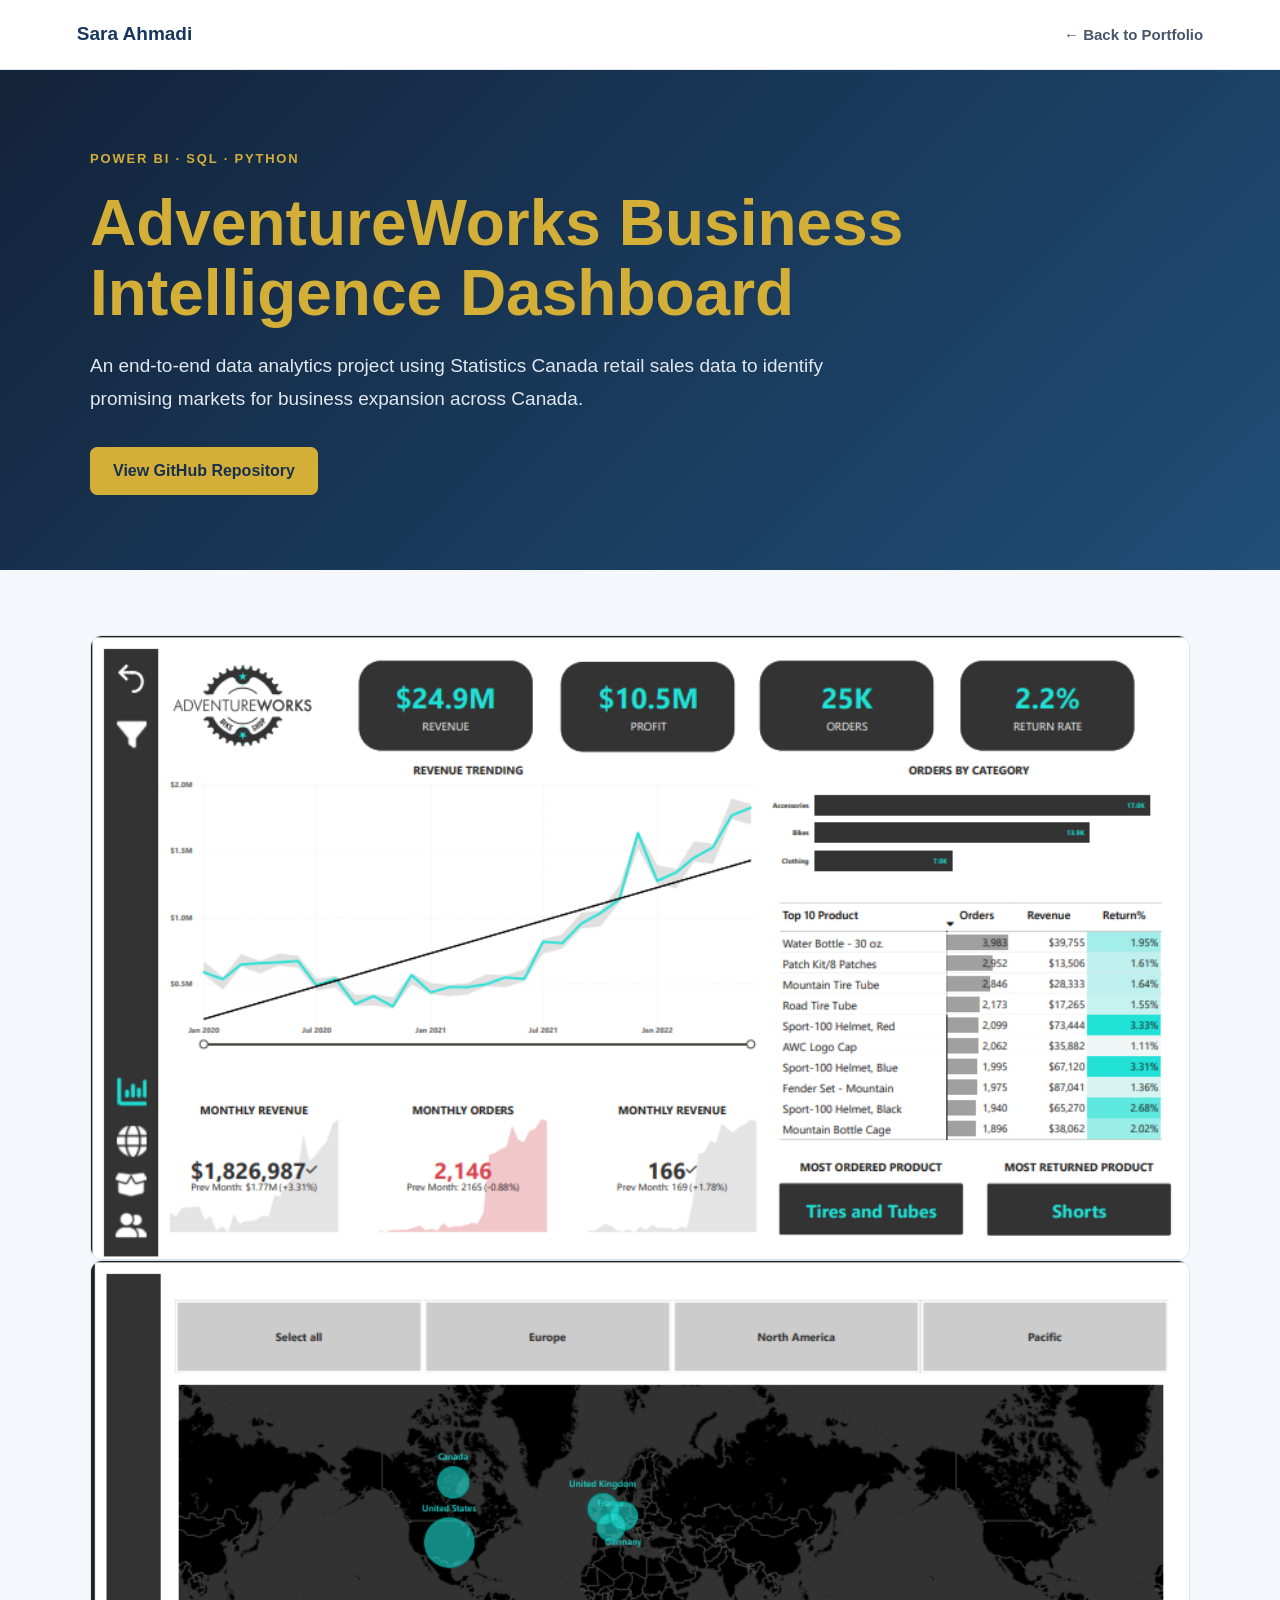
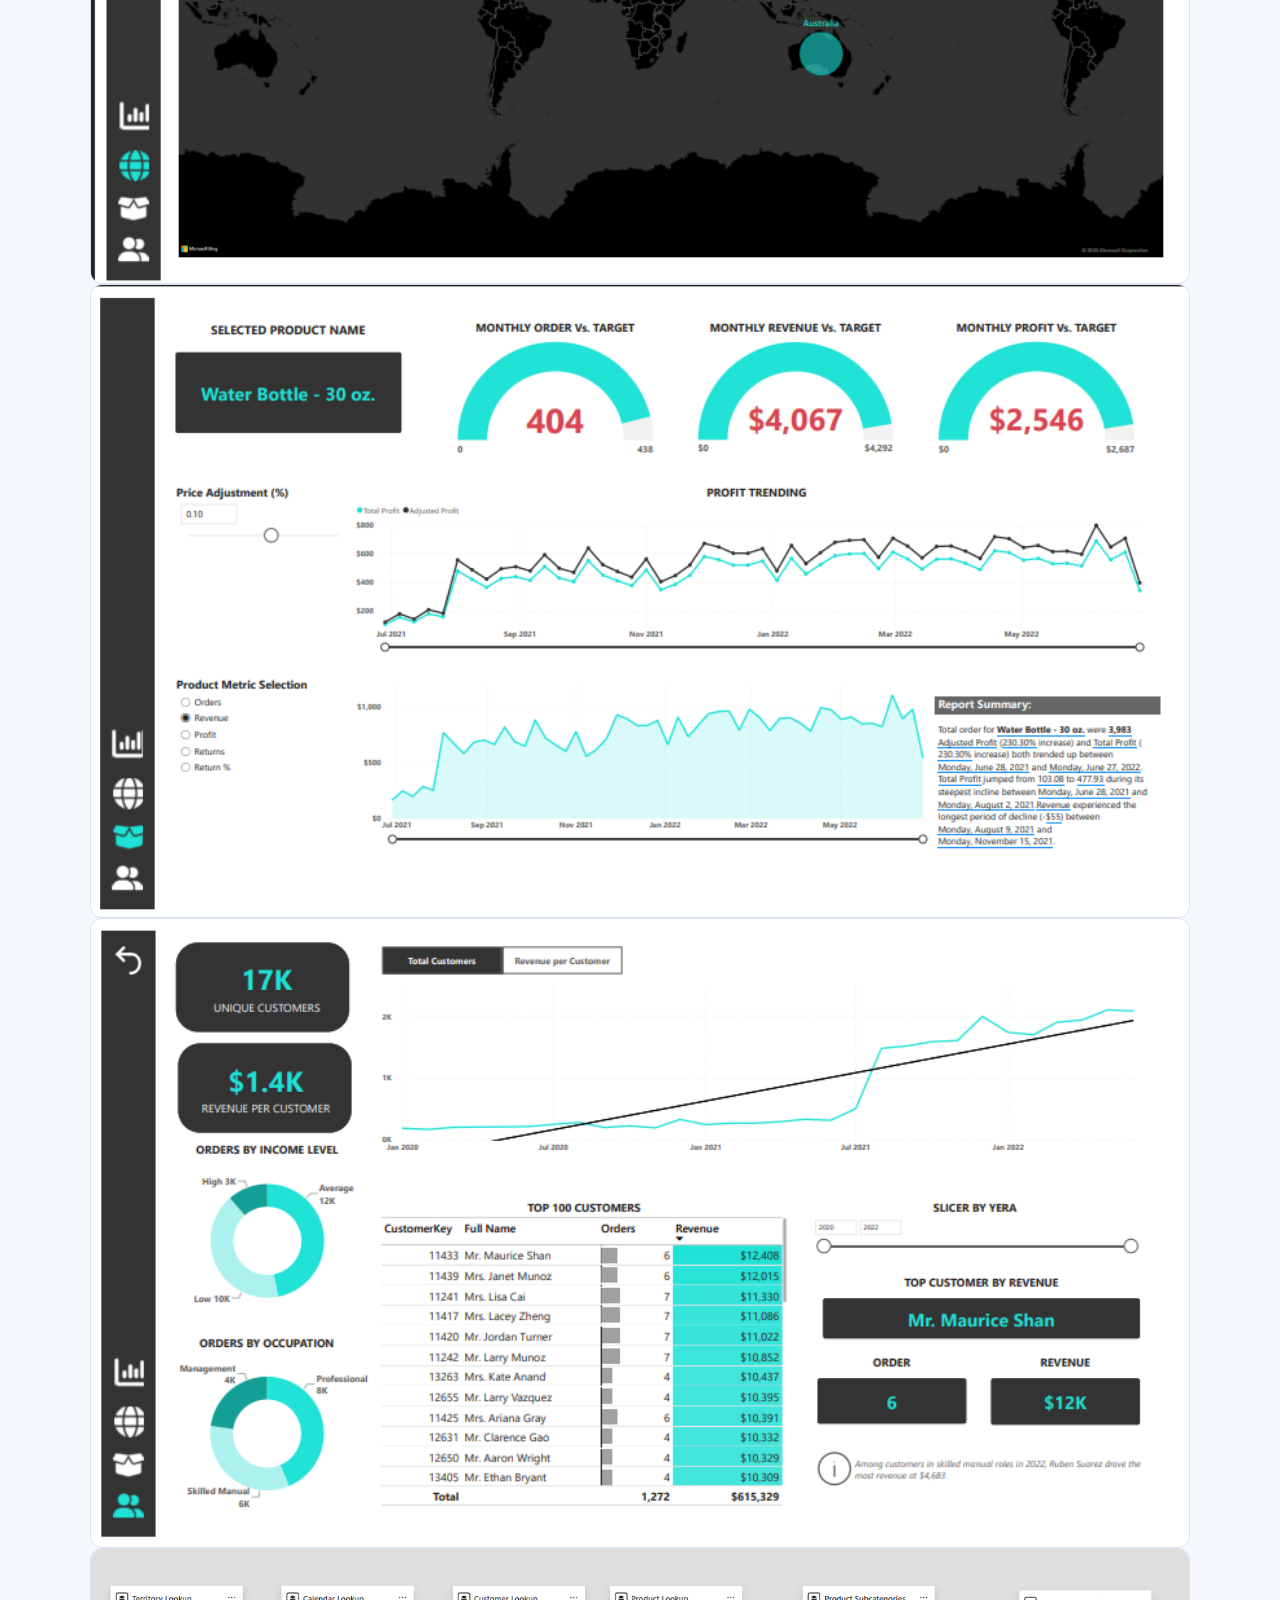
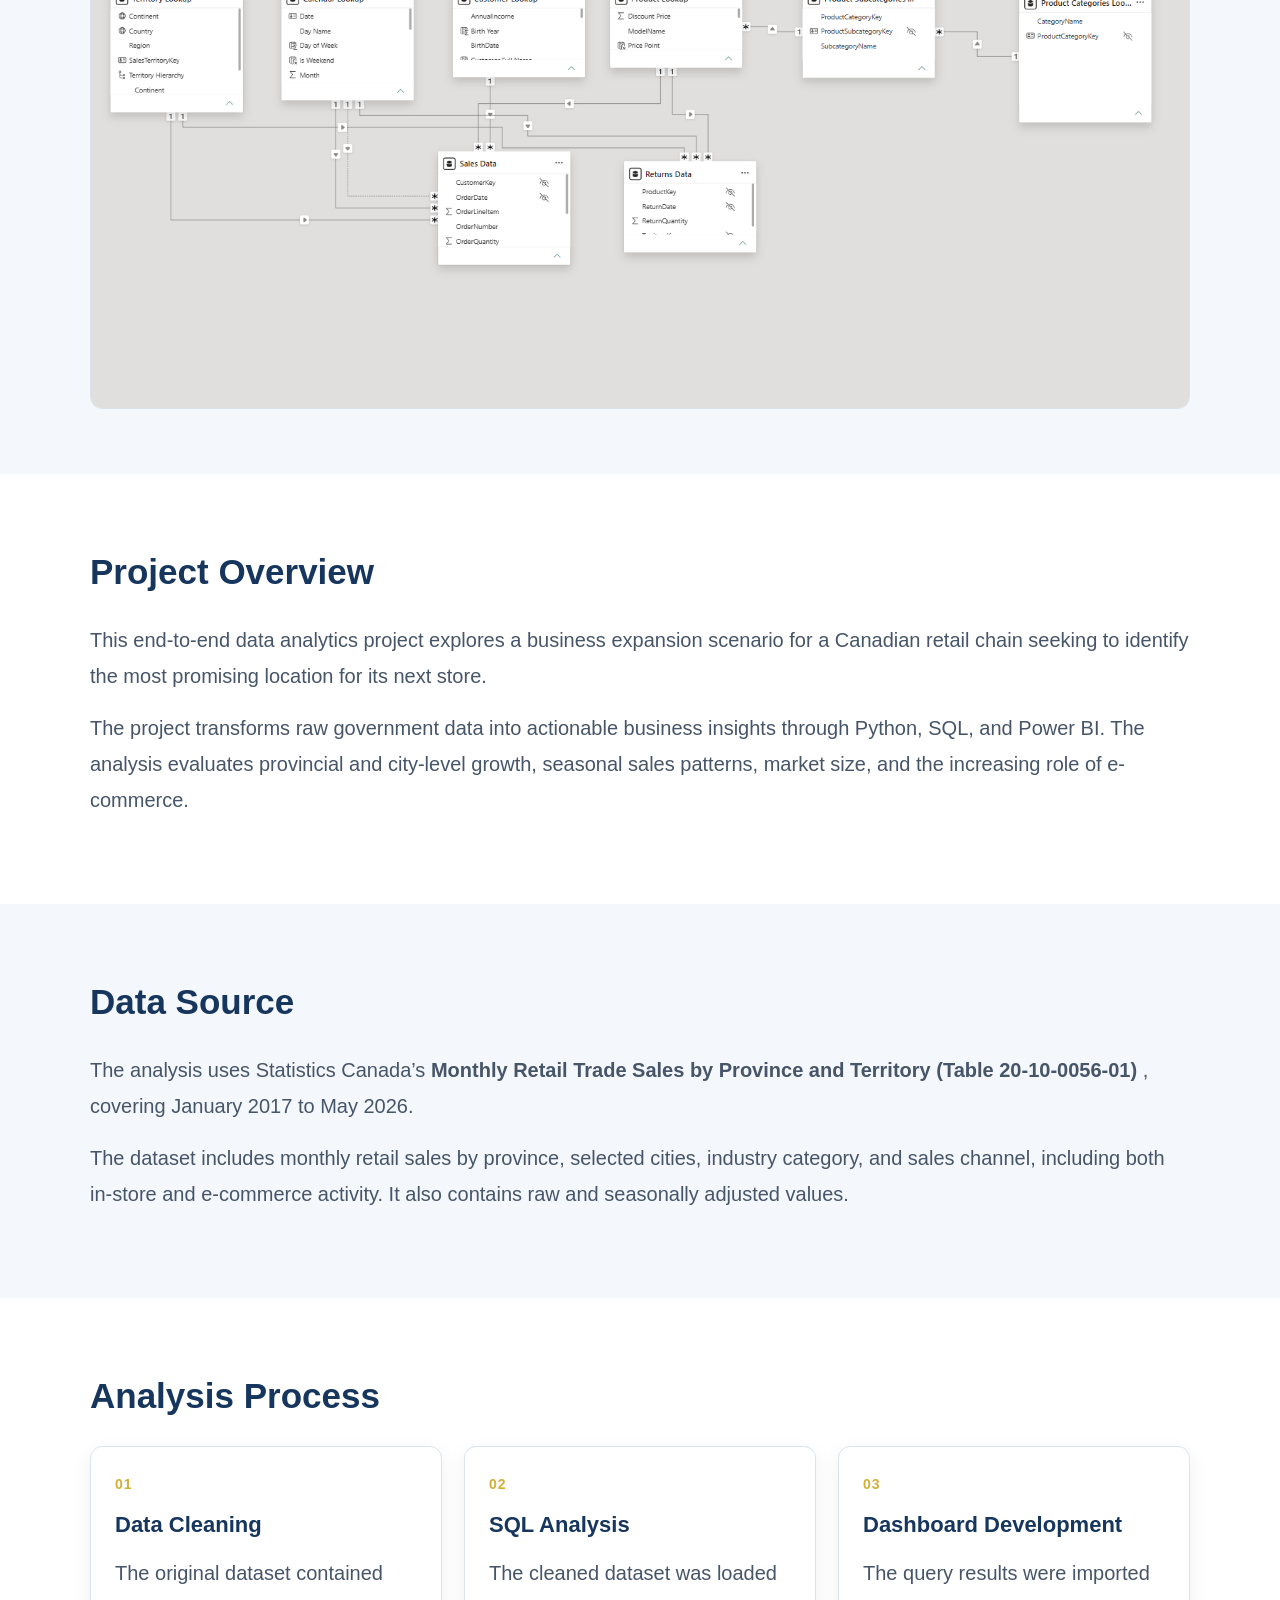
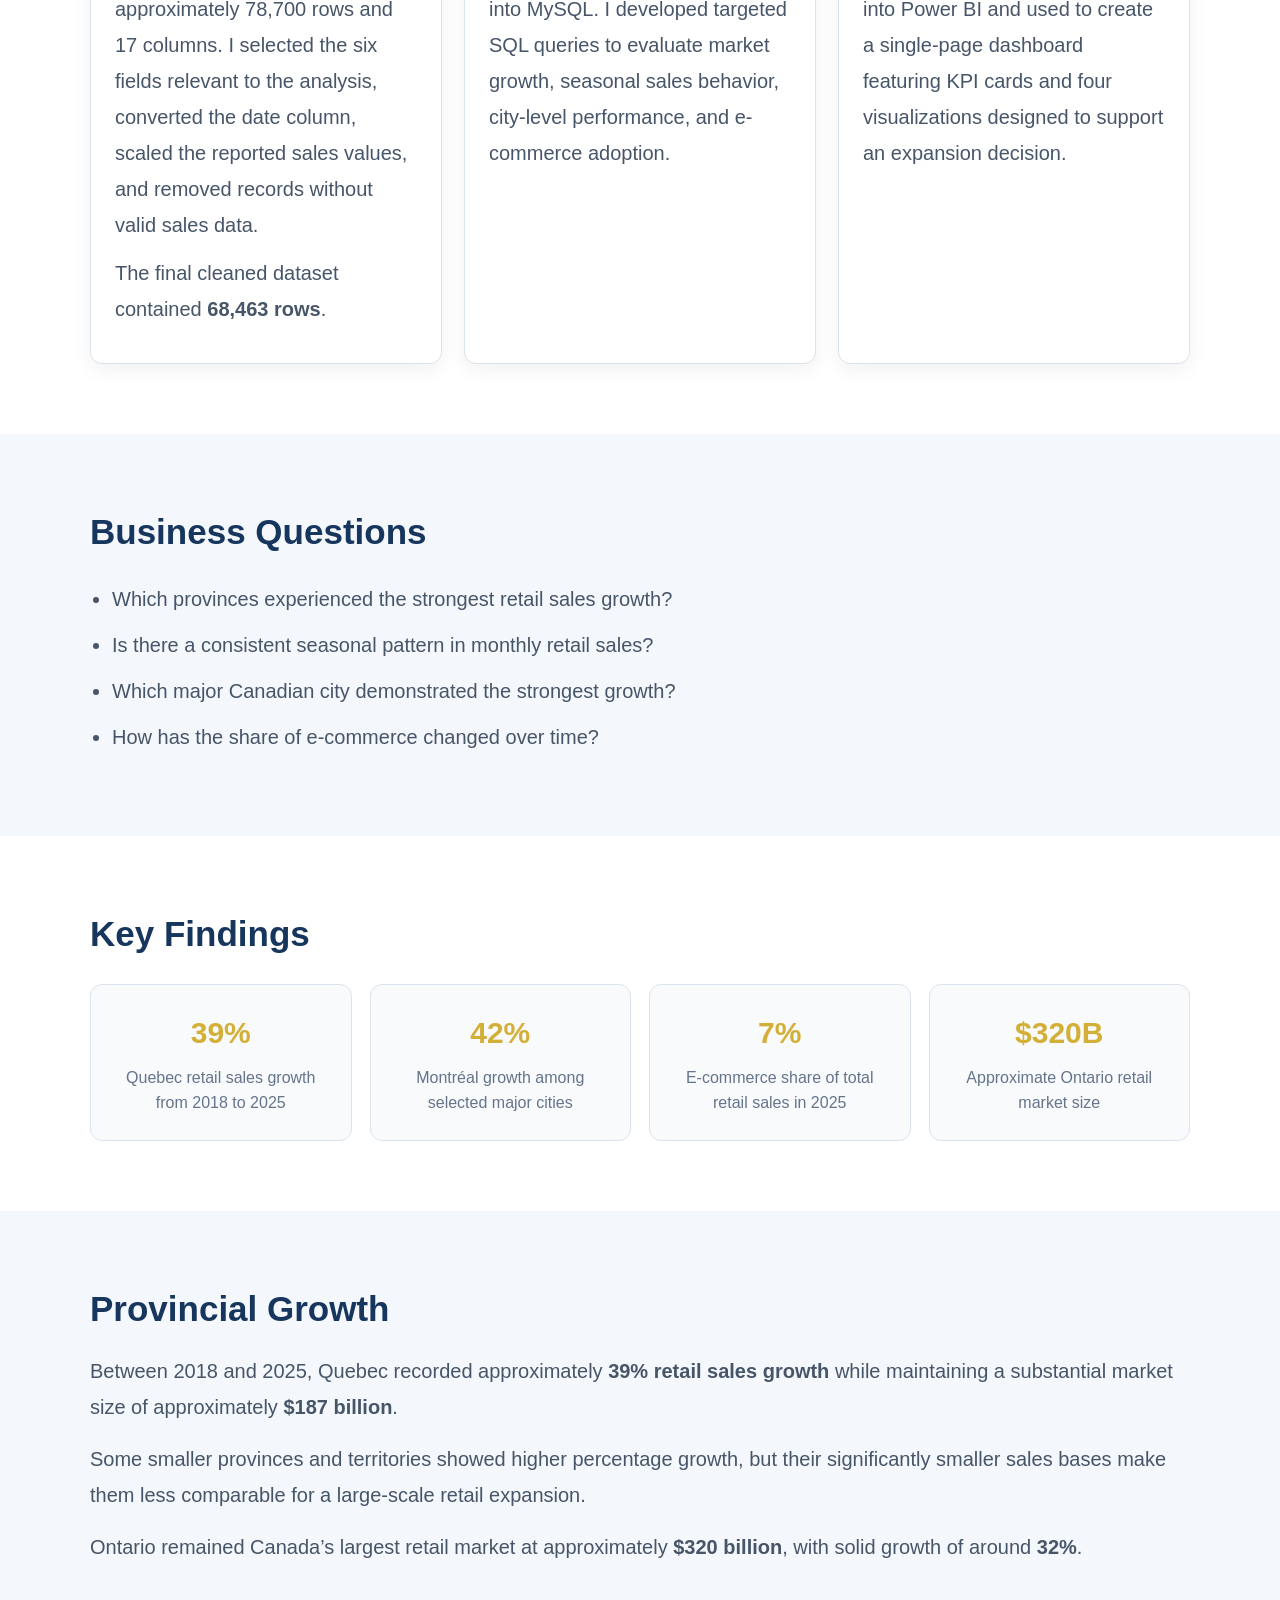
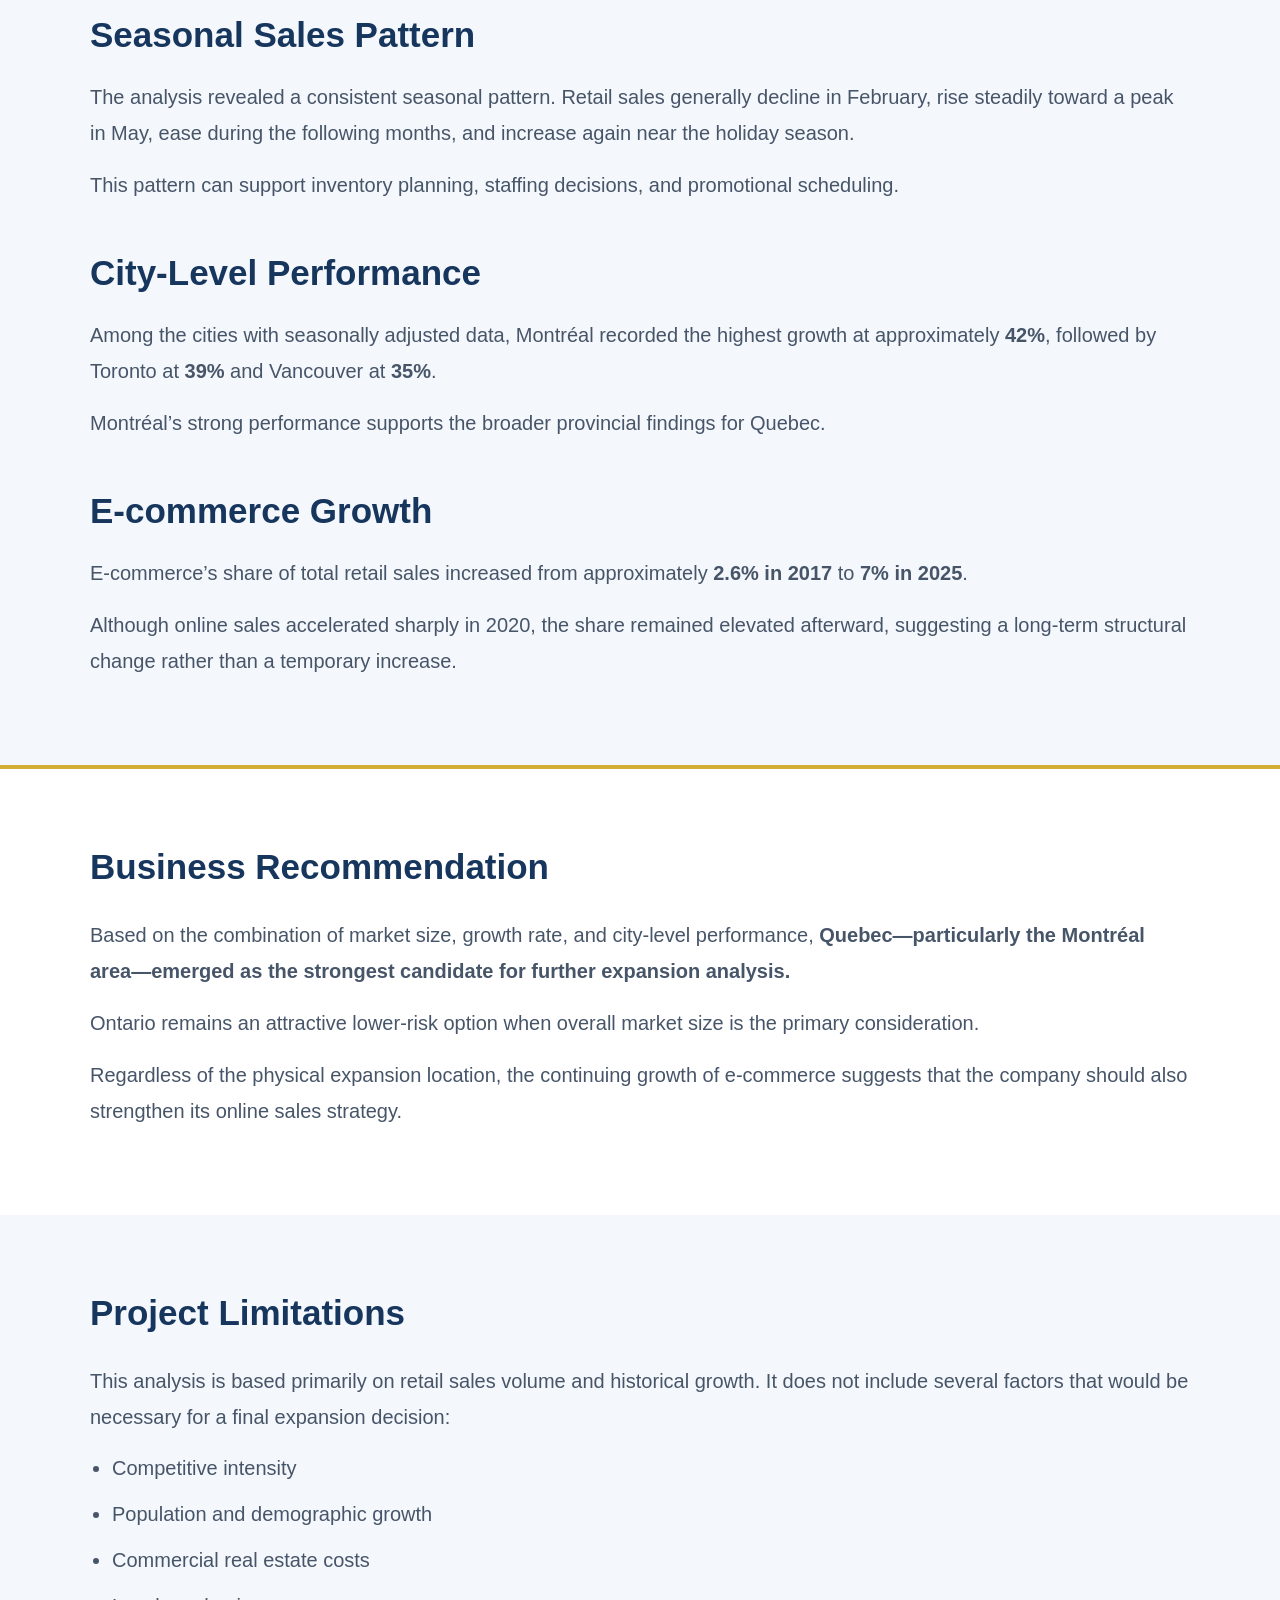
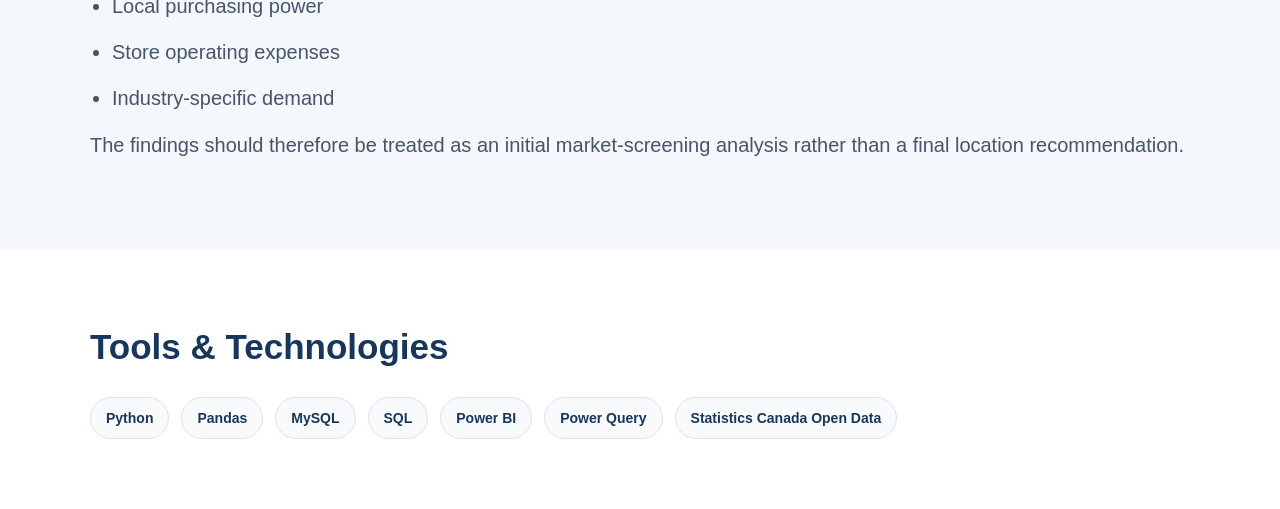
==== projects/adventureworks.html @ a21578b2 "Add Second Pages case study page" ====
<!DOCTYPE html>
<html lang="en">
<head>
  <meta charset="UTF-8">

  <meta
    name="viewport"
    content="width=device-width, initial-scale=1.0"
  >

  <title>Canada Retail Sales Analysis | Sara Ahmadi</title>

  <link rel="stylesheet" href="../css/projects/advantureworks.css">
</head>

<body>

  <nav class="project-nav">
    <a class="site-name" href="../index.html">
      Sara Ahmadi
    </a>

    <a class="back-link" href="../index.html#projects">
      ← Back to Portfolio
    </a>
  </nav>

  <main>
    <header class="case-hero">
      <div class="case-container">

        <span class="case-label">
          POWER BI · SQL · PYTHON
        </span>

        <h1>AdventureWorks Business Intelligence Dashboard</h1>

        <p class="case-intro">
          An end-to-end data analytics project using Statistics Canada
          retail sales data to identify promising markets for business
          expansion across Canada.
        </p>

        <div class="case-actions">
          <a
            class="case-button primary-button"
            href="https://github.com/saraahmadi-bi/canada-retail-sales-analysis"
            target="_blank"
            rel="noopener noreferrer"
          >
            View GitHub Repository
          </a>

          <!-- <a
            class="case-button secondary-button"
            href="#dashboard"
          >
            View Dashboard
          </a> -->
        </div>

      </div>
    </header>

    <section id="dashboard" class="dashboard-section">
      <div class="case-container">

        <img
          class="dashboard-image"
          src="../assets/images/adventureworks-executive-dashboard.png"
          alt="AdventureWorks Executive Dashboard"
        >
         <img
          class="dashboard-image"
          src="../assets/images/adventureworks-map-dashboard.png"
          alt="AdventureWorks Map Dashboard"
        >
         <img
          class="dashboard-image"
          src="../assets/images/adventureworks-product-dashboard.png"
          alt="AdventureWorks Product Dashboard"
        >
         <img
          class="dashboard-image"
          src="../assets/images/adventureworks-customer-dashboard.png"
          alt="AdventureWorks Customer Dashboard"
        >
         <img
          class="dashboard-image"
          src="../assets/images/adventureworks-data-model.png"
          alt="AdventureWorks Data Model"
        >

      </div>
    </section>
    <section class="case-study-section">
  <div class="case-container">
    <h2>Project Overview</h2>

    <p>
      This end-to-end data analytics project explores a business expansion
      scenario for a Canadian retail chain seeking to identify the most
      promising location for its next store.
    </p>

    <p>
      The project transforms raw government data into actionable business
      insights through Python, SQL, and Power BI. The analysis evaluates
      provincial and city-level growth, seasonal sales patterns, market size,
      and the increasing role of e-commerce.
    </p>
  </div>
</section>


<section class="case-study-section alternate-section">
  <div class="case-container">
    <h2>Data Source</h2>

    <p>
      The analysis uses Statistics Canada’s
      <strong>
        Monthly Retail Trade Sales by Province and Territory
        (Table 20-10-0056-01)
      </strong>,
      covering January 2017 to May 2026.
    </p>

    <p>
      The dataset includes monthly retail sales by province, selected cities,
      industry category, and sales channel, including both in-store and
      e-commerce activity. It also contains raw and seasonally adjusted values.
    </p>
  </div>
</section>


<section class="case-study-section">
  <div class="case-container">
    <h2>Analysis Process</h2>

    <div class="process-grid">

      <article class="process-card">
        <span class="process-number">01</span>

        <h3>Data Cleaning</h3>

        <p>
          The original dataset contained approximately 78,700 rows and
          17 columns. I selected the six fields relevant to the analysis,
          converted the date column, scaled the reported sales values,
          and removed records without valid sales data.
        </p>

        <p>
          The final cleaned dataset contained
          <strong>68,463 rows</strong>.
        </p>
      </article>


      <article class="process-card">
        <span class="process-number">02</span>

        <h3>SQL Analysis</h3>

        <p>
          The cleaned dataset was loaded into MySQL. I developed targeted
          SQL queries to evaluate market growth, seasonal sales behavior,
          city-level performance, and e-commerce adoption.
        </p>
      </article>


      <article class="process-card">
        <span class="process-number">03</span>

        <h3>Dashboard Development</h3>

        <p>
          The query results were imported into Power BI and used to create
          a single-page dashboard featuring KPI cards and four visualizations
          designed to support an expansion decision.
        </p>
      </article>

    </div>
  </div>
</section>


<section class="case-study-section alternate-section">
  <div class="case-container">
    <h2>Business Questions</h2>

    <ul class="case-study-list">
      <li>
        Which provinces experienced the strongest retail sales growth?
      </li>

      <li>
        Is there a consistent seasonal pattern in monthly retail sales?
      </li>

      <li>
        Which major Canadian city demonstrated the strongest growth?
      </li>

      <li>
        How has the share of e-commerce changed over time?
      </li>
    </ul>
  </div>
</section>


<section class="case-study-section">
  <div class="case-container">
    <h2>Key Findings</h2>

    <div class="insight-grid">

      <article class="insight-card">
        <strong>39%</strong>
        <span>Quebec retail sales growth from 2018 to 2025</span>
      </article>

      <article class="insight-card">
        <strong>42%</strong>
        <span>Montréal growth among selected major cities</span>
      </article>

      <article class="insight-card">
        <strong>7%</strong>
        <span>E-commerce share of total retail sales in 2025</span>
      </article>

      <article class="insight-card">
        <strong>$320B</strong>
        <span>Approximate Ontario retail market size</span>
      </article>

    </div>
  </div>
</section>


<section class="case-study-section alternate-section">
  <div class="case-container">
    <div class="finding-block">
      <h2>Provincial Growth</h2>

      <p>
        Between 2018 and 2025, Quebec recorded approximately
        <strong>39% retail sales growth</strong> while maintaining a
        substantial market size of approximately
        <strong>$187 billion</strong>.
      </p>

      <p>
        Some smaller provinces and territories showed higher percentage
        growth, but their significantly smaller sales bases make them less
        comparable for a large-scale retail expansion.
      </p>

      <p>
        Ontario remained Canada’s largest retail market at approximately
        <strong>$320 billion</strong>, with solid growth of around
        <strong>32%</strong>.
      </p>
    </div>


    <div class="finding-block">
      <h2>Seasonal Sales Pattern</h2>

      <p>
        The analysis revealed a consistent seasonal pattern. Retail sales
        generally decline in February, rise steadily toward a peak in May,
        ease during the following months, and increase again near the
        holiday season.
      </p>

      <p>
        This pattern can support inventory planning, staffing decisions,
        and promotional scheduling.
      </p>
    </div>


    <div class="finding-block">
      <h2>City-Level Performance</h2>

      <p>
        Among the cities with seasonally adjusted data, Montréal recorded
        the highest growth at approximately <strong>42%</strong>, followed
        by Toronto at <strong>39%</strong> and Vancouver at
        <strong>35%</strong>.
      </p>

      <p>
        Montréal’s strong performance supports the broader provincial
        findings for Quebec.
      </p>
    </div>


    <div class="finding-block">
      <h2>E-commerce Growth</h2>

      <p>
        E-commerce’s share of total retail sales increased from approximately
        <strong>2.6% in 2017</strong> to <strong>7% in 2025</strong>.
      </p>

      <p>
        Although online sales accelerated sharply in 2020, the share remained
        elevated afterward, suggesting a long-term structural change rather
        than a temporary increase.
      </p>
    </div>
  </div>
</section>


<section class="case-study-section recommendation-section">
  <div class="case-container">
    <h2>Business Recommendation</h2>

    <p>
      Based on the combination of market size, growth rate, and city-level
      performance, <strong>Quebec—particularly the Montréal area—emerged
      as the strongest candidate for further expansion analysis.</strong>
    </p>

    <p>
      Ontario remains an attractive lower-risk option when overall market
      size is the primary consideration.
    </p>

    <p>
      Regardless of the physical expansion location, the continuing growth
      of e-commerce suggests that the company should also strengthen its
      online sales strategy.
    </p>
  </div>
</section>


<section class="case-study-section alternate-section">
  <div class="case-container">
    <h2>Project Limitations</h2>

    <p>
      This analysis is based primarily on retail sales volume and historical
      growth. It does not include several factors that would be necessary
      for a final expansion decision:
    </p>

    <ul class="case-study-list">
      <li>Competitive intensity</li>
      <li>Population and demographic growth</li>
      <li>Commercial real estate costs</li>
      <li>Local purchasing power</li>
      <li>Store operating expenses</li>
      <li>Industry-specific demand</li>
    </ul>

    <p>
      The findings should therefore be treated as an initial market-screening
      analysis rather than a final location recommendation.
    </p>
  </div>
</section>


<section class="case-study-section">
  <div class="case-container">
    <h2>Tools & Technologies</h2>

    <div class="case-tools">
      <span>Python</span>
      <span>Pandas</span>
      <span>MySQL</span>
      <span>SQL</span>
      <span>Power BI</span>
      <span>Power Query</span>
      <span>Statistics Canada Open Data</span>
    </div>
  </div>
</section>
  </main>

</body>
</html>
---- css/projects/advantureworks.css ----
* {
  box-sizing: border-box;
  margin: 0;
  padding: 0;
}

html {
  scroll-behavior: smooth;
}

body {
  background: #f4f7fb;
  color: #1f2937;
  font-family: Arial, sans-serif;
  line-height: 1.6;
}

.project-nav {
  min-height: 70px;
  padding: 0 6%;
  display: flex;
  align-items: center;
  justify-content: space-between;
  background: #ffffff;
  border-bottom: 1px solid #e2e8f0;
}

.site-name,
.back-link {
  text-decoration: none;
}

.site-name {
  color: #17365d;
  font-size: 19px;
  font-weight: 700;
}

.back-link {
  color: #475569;
  font-size: 15px;
  font-weight: 600;
}

.back-link:hover {
  color: #d4af37;
}

.case-hero {
  padding: 75px 20px;
  background: linear-gradient(135deg, #13233a, #1f4e78);
  color: #ffffff;
}

.case-container {
  width: min(1100px, 100%);
  margin: 0 auto;
}

.case-label {
  display: inline-block;
  margin-bottom: 18px;
  color: #d4af37;
  font-size: 13px;
  font-weight: 700;
  letter-spacing: 1.8px;
}

.case-hero h1 {
/*   max-width: 850px;
 */  margin-bottom: 20px;
  font-size: clamp(40px, 6vw, 64px);
  line-height: 1.1;
  color: #d4af37;
}

.case-intro {
  max-width: 760px;
  color: #e2e8f0;
  font-size: 19px;
  line-height: 1.75;
}

.case-actions {
  margin-top: 32px;
  display: flex;
  flex-wrap: wrap;
  gap: 14px;
}

.case-button {
  min-height: 48px;
  padding: 0 22px;
  display: inline-flex;
  align-items: center;
  justify-content: center;
  border-radius: 7px;
  text-decoration: none;
  font-weight: 700;
}

.primary-button {
  background: #d4af37;
  color: #172f4f;
  border: 1px solid #d4af37;
}

.primary-button:hover {
  background: #e6c65c;
}

.secondary-button {
  color: #ffffff;
  border: 1px solid rgba(255, 255, 255, 0.7);
}

.secondary-button:hover {
  background: rgba(255, 255, 255, 0.1);
}

.dashboard-section {
  padding: 65px 20px;
}

.dashboard-image {
  width: 100%;
  display: block;
  background: #ffffff;
  border: 1px solid #dbe3ec;
  border-radius: 12px;
}

@media (max-width: 600px) {
  .project-nav {
    padding: 18px 20px;
  }

  .case-hero {
    padding: 55px 20px;
  }

  .case-intro {
    font-size: 17px;
  }

  .case-actions {
    flex-direction: column;
  }

  .case-button {
    width: 100%;
  }
}

.case-study-section {
  padding: 70px 20px;
  background: #ffffff;
}

.alternate-section {
  background: #f4f7fb;
}

.case-study-section h2 {
  margin-bottom: 22px;
  color: #17365d;
  font-size: 35px;
}

.case-study-section p {
/*   max-width: 900px;
 */  margin-bottom: 16px;
  color: #475569;
  font-size: 20px;
  line-height: 1.8;
}

.case-study-list {
  max-width: 850px;
  padding-left: 22px;
  color: #475569;
}

.case-study-list li {
    font-size: 20px;
  margin-bottom: 12px;
  line-height: 1.7;
}

.process-grid {
  display: grid;
  grid-template-columns: repeat(3, 1fr);
  gap: 22px;
  margin-top: 10px;
}

.process-card {
  padding: 24px;
  background: #ffffff;
  border: 1px solid #dbe3ec;
  border-radius: 12px;
  box-shadow: 0 6px 20px rgba(15, 23, 42, 0.06);
}

.process-number {
  display: inline-block;
  margin-bottom: 12px;
  color: #d4af37;
  font-size: 14px;
  font-weight: 700;
  letter-spacing: 1px;
}

.process-card h3 {
  margin-bottom: 12px;
  color: #17365d;
  font-size: 22px;
}

.process-card p {
  margin-bottom: 12px;
  font-size: 20px;
}

.insight-grid {
  display: grid;
  grid-template-columns: repeat(4, 1fr);
  gap: 18px;
  margin-top: 10px;
}

.insight-card {
  padding: 24px 18px;
  text-align: center;
  background: #f8fafc;
  border: 1px solid #dbe3ec;
  border-radius: 12px;
}

.insight-card strong {
  display: block;
  margin-bottom: 8px;
  color: #d4af37;
  font-size: 30px;
}

.insight-card span {
  color: #64748b;
  font-size: 16px;
  line-height: 1.5;
}

.finding-block {
  margin-bottom: 42px;
}

.finding-block:last-child {
  margin-bottom: 0;
}

.finding-block h2 {
  margin-bottom: 16px;
}

.recommendation-section {
  border-top: 4px solid #d4af37;
}

.case-tools {
  display: flex;
  flex-wrap: wrap;
  gap: 12px;
  margin-top: 8px;
}

.case-tools span {
  padding: 9px 15px;
  background: #f8fafc;
  border: 1px solid #dbe3ec;
  border-radius: 999px;
  color: #17365d;
  font-size: 14px;
  font-weight: 600;
}

@media (max-width: 900px) {
  .process-grid {
    grid-template-columns: 1fr;
  }

  .insight-grid {
    grid-template-columns: repeat(2, 1fr);
  }
}

@media (max-width: 600px) {
  .case-study-section {
    padding: 55px 20px;
  }

  .case-study-section h2 {
    font-size: 26px;
  }

  .insight-grid {
    grid-template-columns: 1fr;
  }
}
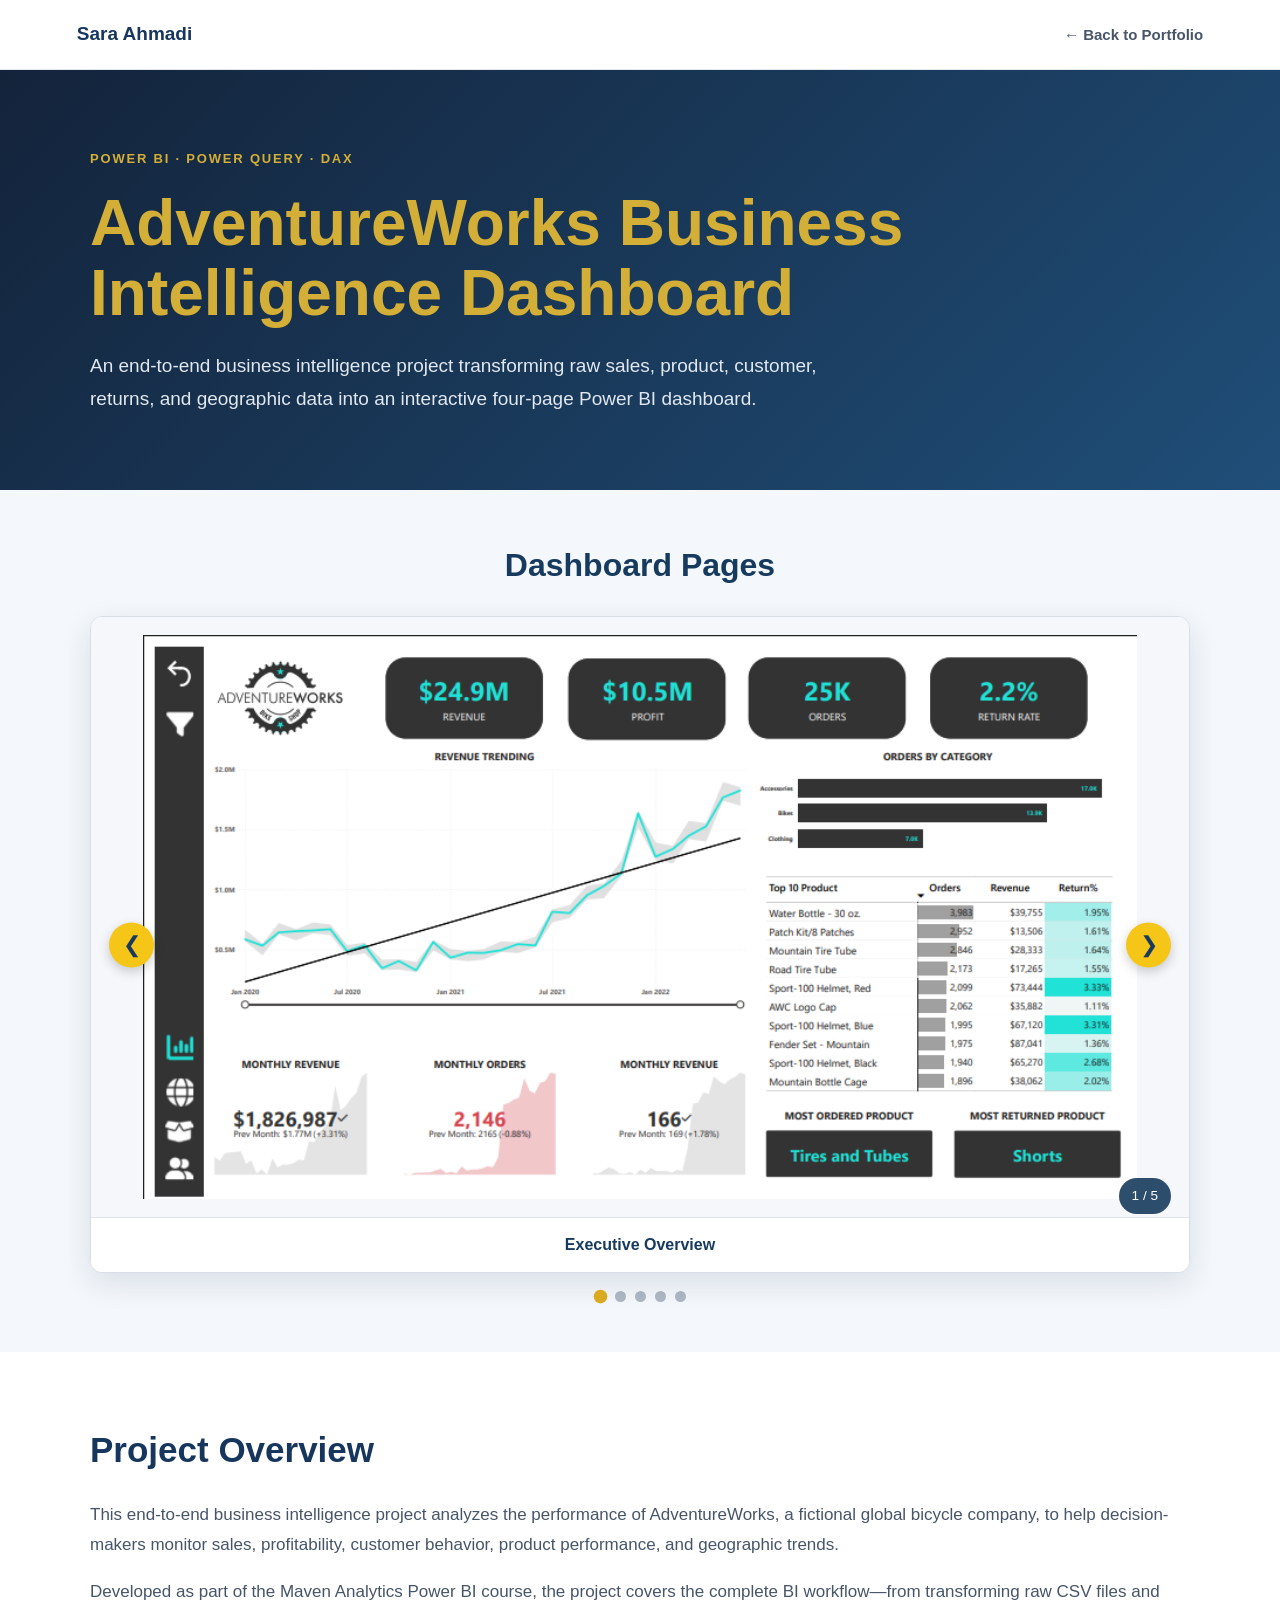
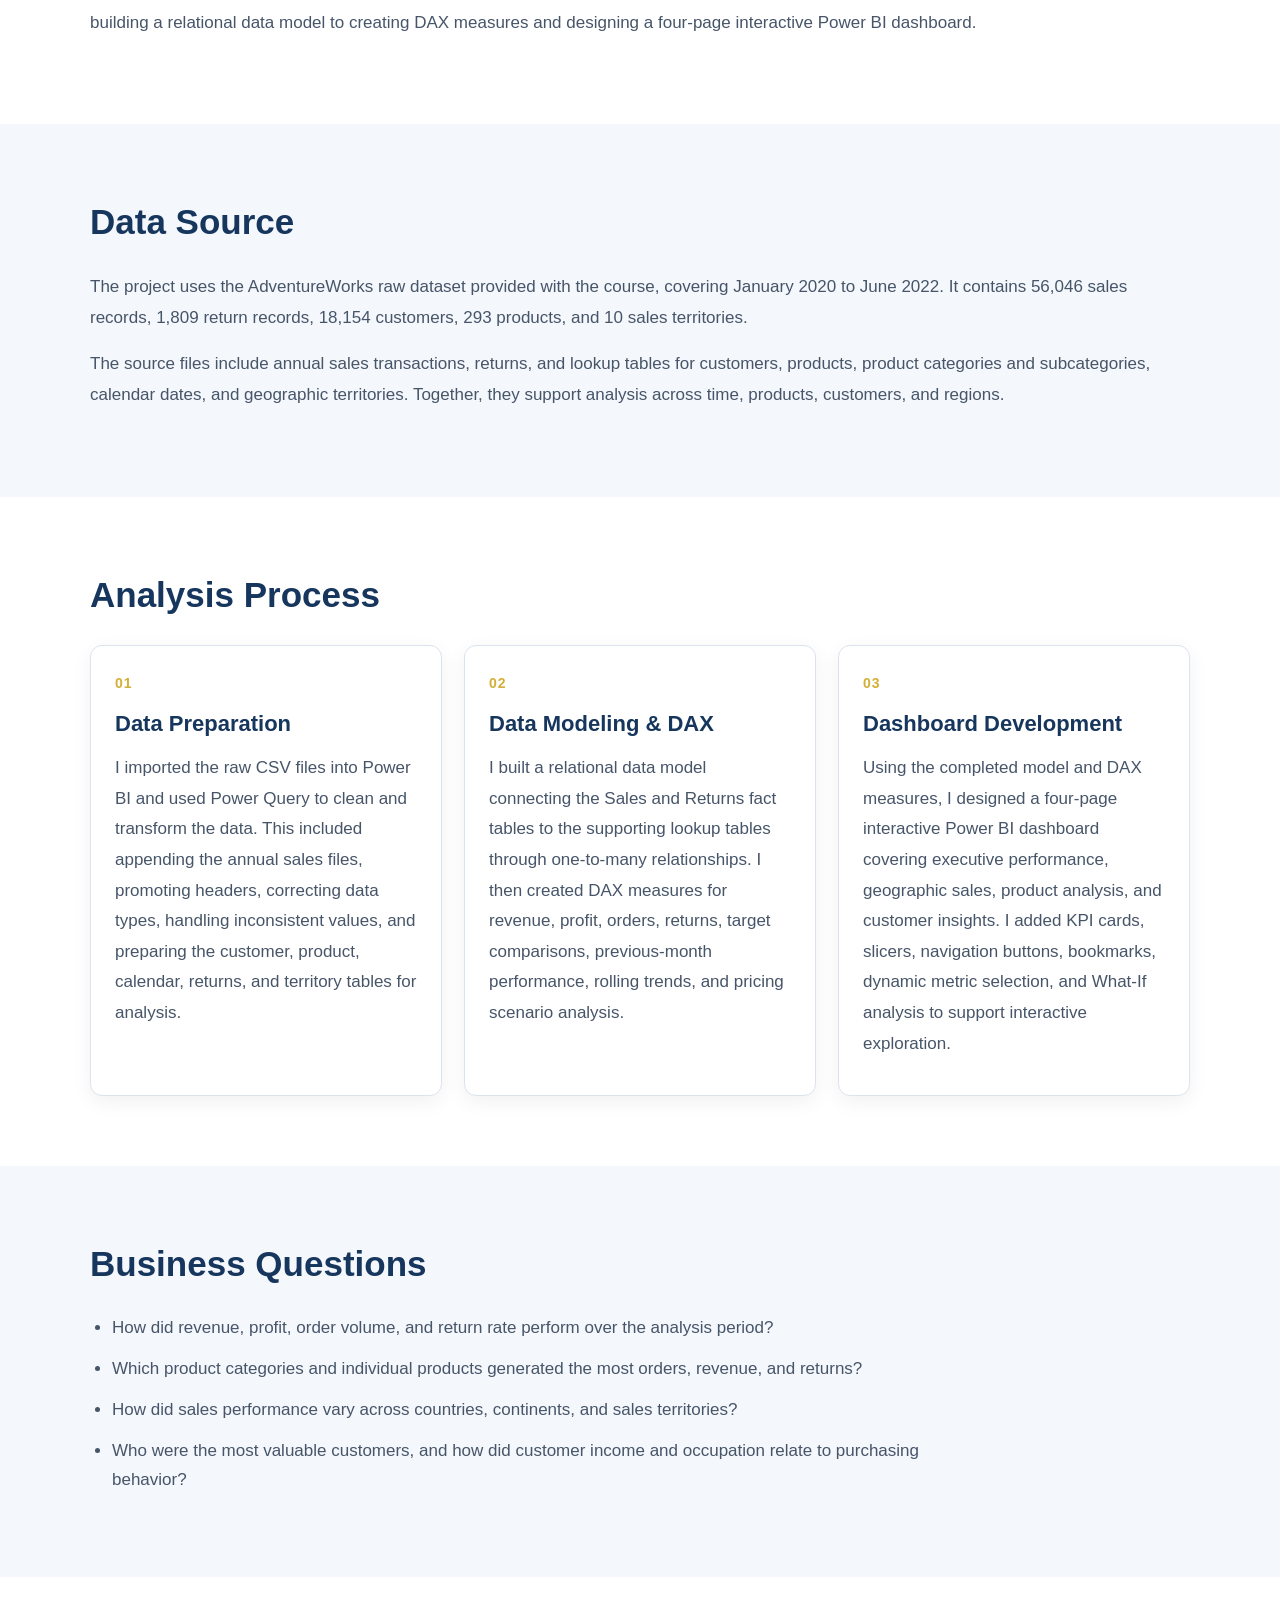
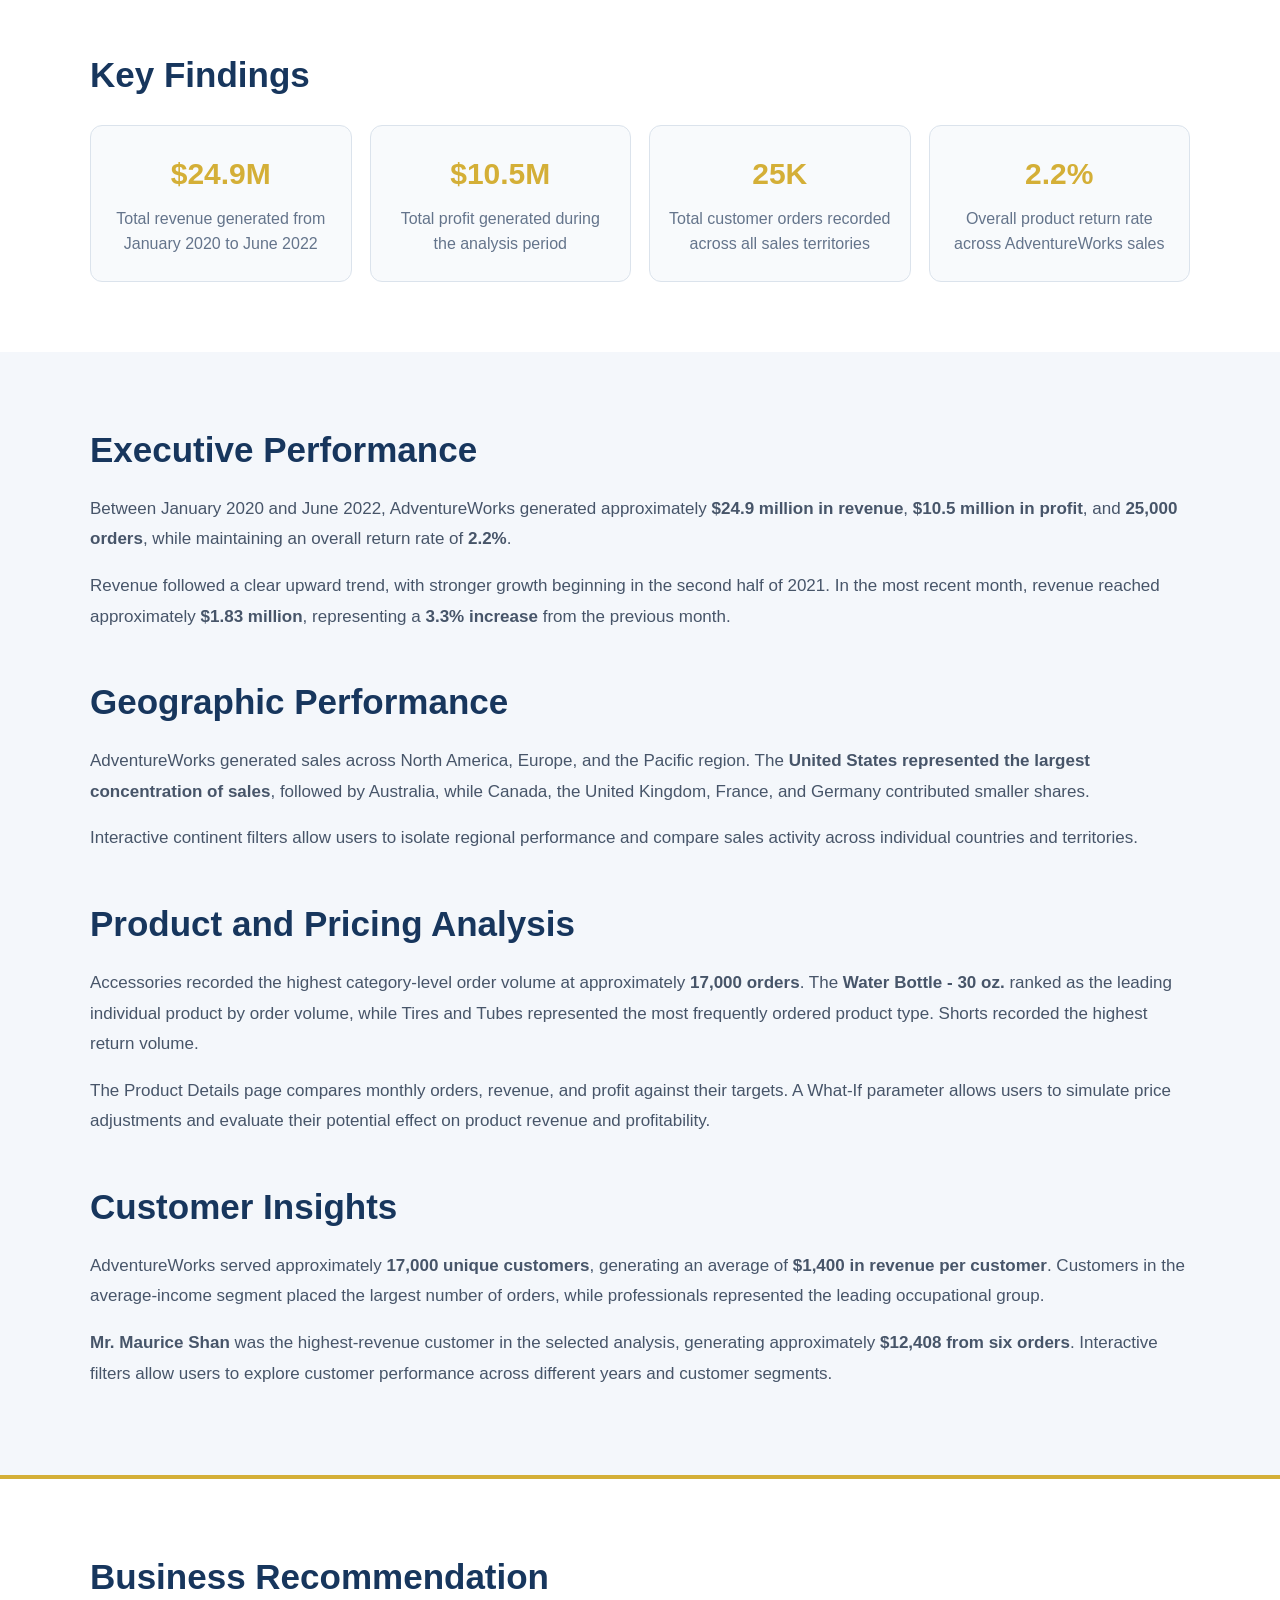
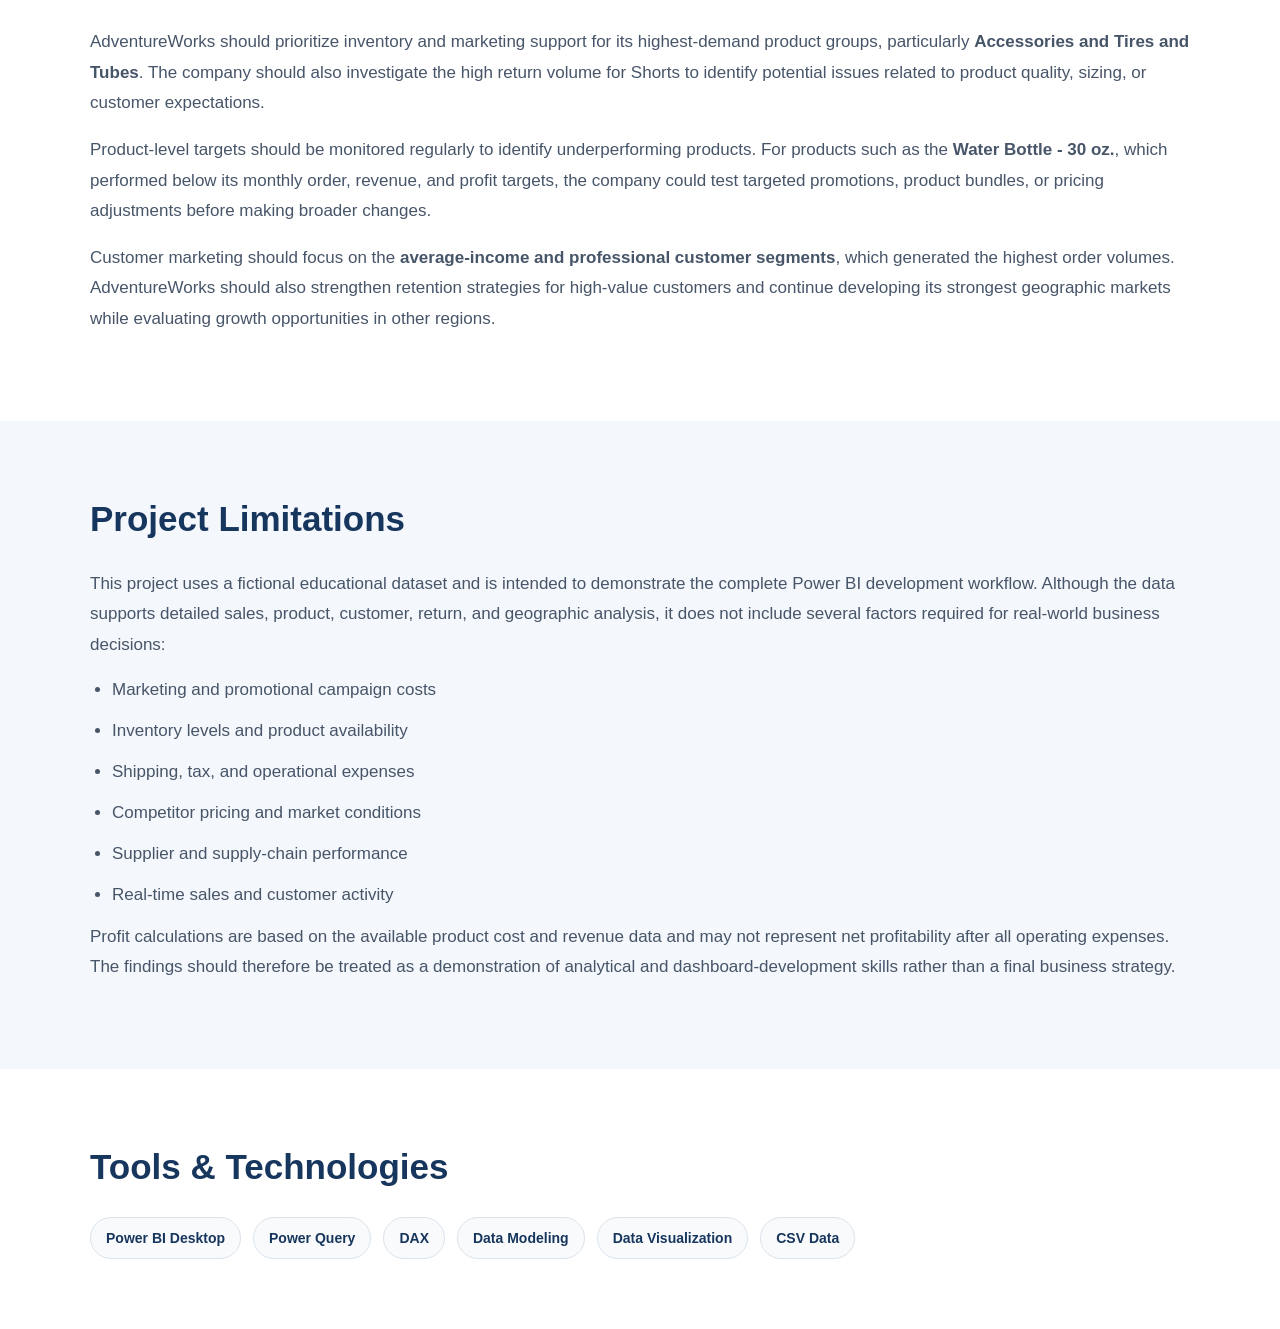
==== commit 0f0ecda2: "Add second pages" ====
--- a/projects/adventureworks.html
+++ b/projects/adventureworks.html
@@ -27,87 +27,116 @@
 
   <main>
     <header class="case-hero">
-      <div class="case-container">
-
-        <span class="case-label">
-          POWER BI · SQL · PYTHON
-        </span>
-
-        <h1>AdventureWorks Business Intelligence Dashboard</h1>
-
-        <p class="case-intro">
-          An end-to-end data analytics project using Statistics Canada
-          retail sales data to identify promising markets for business
-          expansion across Canada.
-        </p>
-
-        <div class="case-actions">
-          <a
-            class="case-button primary-button"
-            href="https://github.com/saraahmadi-bi/canada-retail-sales-analysis"
-            target="_blank"
-            rel="noopener noreferrer"
-          >
-            View GitHub Repository
-          </a>
-
-          <!-- <a
-            class="case-button secondary-button"
-            href="#dashboard"
-          >
-            View Dashboard
-          </a> -->
-        </div>
-
-      </div>
-    </header>
-
-    <section id="dashboard" class="dashboard-section">
-      <div class="case-container">
-
+  <div class="case-container">
+
+    <span class="case-label">
+      POWER BI · POWER QUERY · DAX
+    </span>
+
+    <h1>AdventureWorks Business Intelligence Dashboard</h1>
+
+    <p class="case-intro">
+      An end-to-end business intelligence project transforming raw sales,
+      product, customer, returns, and geographic data into an interactive
+      four-page Power BI dashboard.
+    </p>
+
+    <!-- Add this button after creating the AdventureWorks repository.
+
+    <div class="case-actions">
+      <a
+        class="case-button primary-button"
+        href="YOUR-ADVENTUREWORKS-REPOSITORY-LINK"
+        target="_blank"
+        rel="noopener noreferrer"
+      >
+        View GitHub Repository
+      </a>
+    </div>
+
+    -->
+
+  </div>
+</header>
+
+  
+    <section class="dashboard-gallery">
+  <h2>Dashboard Pages</h2>
+
+  <div class="project-slider" data-slider>
+    <div class="slider-slides">
+
+      <figure class="slider-slide active">
         <img
-          class="dashboard-image"
-          src="../assets/images/adventureworks-executive-dashboard.png"
-          alt="AdventureWorks Executive Dashboard"
+          src="..\\assets\\images\\adventureworks-executive-dashboard.png"
+          alt="AdventureWorks Executive Overview dashboard"
         >
-         <img
-          class="dashboard-image"
-          src="../assets/images/adventureworks-map-dashboard.png"
-          alt="AdventureWorks Map Dashboard"
+
+        <figcaption>Executive Overview</figcaption>
+      </figure>
+
+      <figure class="slider-slide">
+        <img
+          src="..\\assets\\images\\adventureworks-map-dashboard.png"
+          alt="AdventureWorks Geographic Analysis dashboard"
         >
-         <img
-          class="dashboard-image"
-          src="../assets/images/adventureworks-product-dashboard.png"
-          alt="AdventureWorks Product Dashboard"
+        <figcaption>Geographic Analysis</figcaption>
+      </figure>
+
+      <figure class="slider-slide">
+        <img
+          src="..\\assets\\images\\adventureworks-product-dashboard.png"
+          alt="AdventureWorks Product Details dashboard"
         >
-         <img
-          class="dashboard-image"
-          src="../assets/images/adventureworks-customer-dashboard.png"
-          alt="AdventureWorks Customer Dashboard"
+        <figcaption>Product Details</figcaption>
+      </figure>
+
+      <figure class="slider-slide">
+        <img
+          src="..\\assets\\images\\adventureworks-customer-dashboard.png"
+          alt="AdventureWorks Customer Details dashboard"
         >
-         <img
-          class="dashboard-image"
-          src="../assets/images/adventureworks-data-model.png"
-          alt="AdventureWorks Data Model"
-        >
-
-      </div>
-    </section>
+        <figcaption>Customer Details</figcaption>
+      </figure>
+      <figure class="slider-slide">
+              <img
+                src="..\\assets\\images\\adventureworks-data-model.png"
+                alt="AdventureWorks Customer Details dashboard"
+              >
+              <figcaption>Data Modeling</figcaption>
+      </figure>
+    </div>
+
+    <button class="slider-button slider-prev" aria-label="Previous dashboard">
+      &#10094;
+    </button>
+
+    <button class="slider-button slider-next" aria-label="Next dashboard">
+      &#10095;
+    </button>
+
+    <div class="slider-counter">
+      <span class="current-slide">1</span>
+      <span>/</span>
+      <span class="total-slides">4</span>
+    </div>
+  </div>
+
+  <div class="slider-dots" aria-label="Choose dashboard page"></div>
+</section>
     <section class="case-study-section">
   <div class="case-container">
     <h2>Project Overview</h2>
 
-    <p>
-      This end-to-end data analytics project explores a business expansion
-      scenario for a Canadian retail chain seeking to identify the most
-      promising location for its next store.
-    </p>
-
-    <p>
-      The project transforms raw government data into actionable business
-      insights through Python, SQL, and Power BI. The analysis evaluates
-      provincial and city-level growth, seasonal sales patterns, market size,
-      and the increasing role of e-commerce.
+    
+
+    <p>
+      This end-to-end business intelligence project analyzes the performance of AdventureWorks, a fictional global bicycle company, to help decision-makers monitor sales, profitability, customer behavior, product performance, and geographic trends.
+    </p>
+
+    <p>
+      Developed as part of the Maven Analytics Power BI course, the project covers the complete BI workflow—from transforming raw CSV files and building a relational data model to creating DAX measures and designing a four-page interactive Power BI dashboard.
+
     </p>
   </div>
 </section>
@@ -118,18 +147,12 @@
     <h2>Data Source</h2>
 
     <p>
-      The analysis uses Statistics Canada’s
-      <strong>
-        Monthly Retail Trade Sales by Province and Territory
-        (Table 20-10-0056-01)
-      </strong>,
-      covering January 2017 to May 2026.
-    </p>
-
-    <p>
-      The dataset includes monthly retail sales by province, selected cities,
-      industry category, and sales channel, including both in-store and
-      e-commerce activity. It also contains raw and seasonally adjusted values.
+      The project uses the AdventureWorks raw dataset provided with the course, covering January 2020 to June 2022. It contains 56,046 sales records, 1,809 return records, 18,154 customers, 293 products, and 10 sales territories.
+      
+    </p>
+
+    <p>
+      The source files include annual sales transactions, returns, and lookup tables for customers, products, product categories and subcategories, calendar dates, and geographic territories. Together, they support analysis across time, products, customers, and regions.
     </p>
   </div>
 </section>
@@ -144,31 +167,22 @@
       <article class="process-card">
         <span class="process-number">01</span>
 
-        <h3>Data Cleaning</h3>
+        <h3>Data Preparation</h3>
 
         <p>
-          The original dataset contained approximately 78,700 rows and
-          17 columns. I selected the six fields relevant to the analysis,
-          converted the date column, scaled the reported sales values,
-          and removed records without valid sales data.
+        I imported the raw CSV files into Power BI and used Power Query to clean and transform the data. This included appending the annual sales files, promoting headers, correcting data types, handling inconsistent values, and preparing the customer, product, calendar, returns, and territory tables for analysis.
         </p>
 
-        <p>
-          The final cleaned dataset contained
-          <strong>68,463 rows</strong>.
-        </p>
       </article>
 
 
       <article class="process-card">
         <span class="process-number">02</span>
 
-        <h3>SQL Analysis</h3>
+        <h3>Data Modeling & DAX</h3>
 
         <p>
-          The cleaned dataset was loaded into MySQL. I developed targeted
-          SQL queries to evaluate market growth, seasonal sales behavior,
-          city-level performance, and e-commerce adoption.
+         I built a relational data model connecting the Sales and Returns fact tables to the supporting lookup tables through one-to-many relationships. I then created DAX measures for revenue, profit, orders, returns, target comparisons, previous-month performance, rolling trends, and pricing scenario analysis.
         </p>
       </article>
 
@@ -179,9 +193,7 @@
         <h3>Dashboard Development</h3>
 
         <p>
-          The query results were imported into Power BI and used to create
-          a single-page dashboard featuring KPI cards and four visualizations
-          designed to support an expansion decision.
+         Using the completed model and DAX measures, I designed a four-page interactive Power BI dashboard covering executive performance, geographic sales, product analysis, and customer insights. I added KPI cards, slicers, navigation buttons, bookmarks, dynamic metric selection, and What-If analysis to support interactive exploration.
         </p>
       </article>
 
@@ -193,22 +205,25 @@
 <section class="case-study-section alternate-section">
   <div class="case-container">
     <h2>Business Questions</h2>
-
     <ul class="case-study-list">
       <li>
-        Which provinces experienced the strongest retail sales growth?
+        How did revenue, profit, order volume, and return rate perform over the analysis period?
+
       </li>
 
       <li>
-        Is there a consistent seasonal pattern in monthly retail sales?
+       Which product categories and individual products generated the most orders, revenue, and returns?
+
       </li>
 
       <li>
-        Which major Canadian city demonstrated the strongest growth?
+        How did sales performance vary across countries, continents, and sales territories?
+
       </li>
 
       <li>
-        How has the share of e-commerce changed over time?
+        Who were the most valuable customers, and how did customer income and occupation relate to purchasing behavior?
+
       </li>
     </ul>
   </div>
@@ -222,23 +237,26 @@
     <div class="insight-grid">
 
       <article class="insight-card">
-        <strong>39%</strong>
-        <span>Quebec retail sales growth from 2018 to 2025</span>
+        <strong>$24.9M</strong>
+        <span>Total revenue generated from January 2020 to June 2022</span>
       </article>
 
       <article class="insight-card">
-        <strong>42%</strong>
-        <span>Montréal growth among selected major cities</span>
+        <strong>$10.5M
+</strong>
+        <span>Total profit generated during the analysis period</span>
       </article>
 
       <article class="insight-card">
-        <strong>7%</strong>
-        <span>E-commerce share of total retail sales in 2025</span>
+        <strong>25K
+</strong>
+        <span>Total customer orders recorded across all sales territories</span>
       </article>
 
       <article class="insight-card">
-        <strong>$320B</strong>
-        <span>Approximate Ontario retail market size</span>
+        <strong>2.2%
+</strong>
+        <span>Overall product return rate across AdventureWorks sales</span>
       </article>
 
     </div>
@@ -248,78 +266,87 @@
 
 <section class="case-study-section alternate-section">
   <div class="case-container">
+
     <div class="finding-block">
-      <h2>Provincial Growth</h2>
-
-      <p>
-        Between 2018 and 2025, Quebec recorded approximately
-        <strong>39% retail sales growth</strong> while maintaining a
-        substantial market size of approximately
-        <strong>$187 billion</strong>.
-      </p>
-
-      <p>
-        Some smaller provinces and territories showed higher percentage
-        growth, but their significantly smaller sales bases make them less
-        comparable for a large-scale retail expansion.
-      </p>
-
-      <p>
-        Ontario remained Canada’s largest retail market at approximately
-        <strong>$320 billion</strong>, with solid growth of around
-        <strong>32%</strong>.
+      <h2>Executive Performance</h2>
+
+      <p>
+        Between January 2020 and June 2022, AdventureWorks generated
+        approximately <strong>$24.9 million in revenue</strong>,
+        <strong>$10.5 million in profit</strong>, and
+        <strong>25,000 orders</strong>, while maintaining an overall
+        return rate of <strong>2.2%</strong>.
+      </p>
+
+      <p>
+        Revenue followed a clear upward trend, with stronger growth beginning
+        in the second half of 2021. In the most recent month, revenue reached
+        approximately <strong>$1.83 million</strong>, representing a
+        <strong>3.3% increase</strong> from the previous month.
       </p>
     </div>
 
 
     <div class="finding-block">
-      <h2>Seasonal Sales Pattern</h2>
-
-      <p>
-        The analysis revealed a consistent seasonal pattern. Retail sales
-        generally decline in February, rise steadily toward a peak in May,
-        ease during the following months, and increase again near the
-        holiday season.
-      </p>
-
-      <p>
-        This pattern can support inventory planning, staffing decisions,
-        and promotional scheduling.
+      <h2>Geographic Performance</h2>
+
+      <p>
+        AdventureWorks generated sales across North America, Europe, and the
+        Pacific region. The
+        <strong>United States represented the largest concentration of sales</strong>,
+        followed by Australia, while Canada, the United Kingdom, France, and
+        Germany contributed smaller shares.
+      </p>
+
+      <p>
+        Interactive continent filters allow users to isolate regional
+        performance and compare sales activity across individual countries
+        and territories.
       </p>
     </div>
 
 
     <div class="finding-block">
-      <h2>City-Level Performance</h2>
-
-      <p>
-        Among the cities with seasonally adjusted data, Montréal recorded
-        the highest growth at approximately <strong>42%</strong>, followed
-        by Toronto at <strong>39%</strong> and Vancouver at
-        <strong>35%</strong>.
-      </p>
-
-      <p>
-        Montréal’s strong performance supports the broader provincial
-        findings for Quebec.
+      <h2>Product and Pricing Analysis</h2>
+
+      <p>
+        Accessories recorded the highest category-level order volume at
+        approximately <strong>17,000 orders</strong>. The
+        <strong>Water Bottle - 30 oz.</strong> ranked as the leading individual
+        product by order volume, while Tires and Tubes represented the most
+        frequently ordered product type. Shorts recorded the highest return
+        volume.
+      </p>
+
+      <p>
+        The Product Details page compares monthly orders, revenue, and profit
+        against their targets. A What-If parameter allows users to simulate
+        price adjustments and evaluate their potential effect on product
+        revenue and profitability.
       </p>
     </div>
 
 
     <div class="finding-block">
-      <h2>E-commerce Growth</h2>
-
-      <p>
-        E-commerce’s share of total retail sales increased from approximately
-        <strong>2.6% in 2017</strong> to <strong>7% in 2025</strong>.
-      </p>
-
-      <p>
-        Although online sales accelerated sharply in 2020, the share remained
-        elevated afterward, suggesting a long-term structural change rather
-        than a temporary increase.
-      </p>
-    </div>
+      <h2>Customer Insights</h2>
+
+      <p>
+        AdventureWorks served approximately
+        <strong>17,000 unique customers</strong>, generating an average of
+        <strong>$1,400 in revenue per customer</strong>. Customers in the
+        average-income segment placed the largest number of orders, while
+        professionals represented the leading occupational group.
+      </p>
+
+      <p>
+        <strong>Mr. Maurice Shan</strong> was the highest-revenue customer in
+        the selected analysis, generating approximately
+        <strong>$12,408 from six orders</strong>. Interactive filters allow
+        users to explore customer performance across different years and
+        customer segments.
+      </p>
+    </div>
+
   </div>
 </section>
 
@@ -329,20 +356,29 @@
     <h2>Business Recommendation</h2>
 
     <p>
-      Based on the combination of market size, growth rate, and city-level
-      performance, <strong>Quebec—particularly the Montréal area—emerged
-      as the strongest candidate for further expansion analysis.</strong>
-    </p>
-
-    <p>
-      Ontario remains an attractive lower-risk option when overall market
-      size is the primary consideration.
-    </p>
-
-    <p>
-      Regardless of the physical expansion location, the continuing growth
-      of e-commerce suggests that the company should also strengthen its
-      online sales strategy.
+      AdventureWorks should prioritize inventory and marketing support for
+      its highest-demand product groups, particularly
+      <strong>Accessories and Tires and Tubes</strong>. The company should
+      also investigate the high return volume for Shorts to identify potential
+      issues related to product quality, sizing, or customer expectations.
+    </p>
+
+    <p>
+      Product-level targets should be monitored regularly to identify
+      underperforming products. For products such as the
+      <strong>Water Bottle - 30 oz.</strong>, which performed below its
+      monthly order, revenue, and profit targets, the company could test
+      targeted promotions, product bundles, or pricing adjustments before
+      making broader changes.
+    </p>
+
+    <p>
+      Customer marketing should focus on the
+      <strong>average-income and professional customer segments</strong>,
+      which generated the highest order volumes. AdventureWorks should also
+      strengthen retention strategies for high-value customers and continue
+      developing its strongest geographic markets while evaluating growth
+      opportunities in other regions.
     </p>
   </div>
 </section>
@@ -353,23 +389,28 @@
     <h2>Project Limitations</h2>
 
     <p>
-      This analysis is based primarily on retail sales volume and historical
-      growth. It does not include several factors that would be necessary
-      for a final expansion decision:
+      This project uses a fictional educational dataset and is intended to
+      demonstrate the complete Power BI development workflow. Although the
+      data supports detailed sales, product, customer, return, and geographic
+      analysis, it does not include several factors required for real-world
+      business decisions:
     </p>
 
     <ul class="case-study-list">
-      <li>Competitive intensity</li>
-      <li>Population and demographic growth</li>
-      <li>Commercial real estate costs</li>
-      <li>Local purchasing power</li>
-      <li>Store operating expenses</li>
-      <li>Industry-specific demand</li>
+      <li>Marketing and promotional campaign costs</li>
+      <li>Inventory levels and product availability</li>
+      <li>Shipping, tax, and operational expenses</li>
+      <li>Competitor pricing and market conditions</li>
+      <li>Supplier and supply-chain performance</li>
+      <li>Real-time sales and customer activity</li>
     </ul>
 
     <p>
-      The findings should therefore be treated as an initial market-screening
-      analysis rather than a final location recommendation.
+      Profit calculations are based on the available product cost and revenue
+      data and may not represent net profitability after all operating
+      expenses. The findings should therefore be treated as a demonstration
+      of analytical and dashboard-development skills rather than a final
+      business strategy.
     </p>
   </div>
 </section>
@@ -377,20 +418,83 @@
 
 <section class="case-study-section">
   <div class="case-container">
-    <h2>Tools & Technologies</h2>
+    <h2>Tools &amp; Technologies</h2>
 
     <div class="case-tools">
-      <span>Python</span>
-      <span>Pandas</span>
-      <span>MySQL</span>
-      <span>SQL</span>
-      <span>Power BI</span>
+      <span>Power BI Desktop</span>
       <span>Power Query</span>
-      <span>Statistics Canada Open Data</span>
+      <span>DAX</span>
+      <span>Data Modeling</span>
+      <span>Data Visualization</span>
+      <span>CSV Data</span>
     </div>
   </div>
 </section>
   </main>
-
+<script>
+  document.querySelectorAll("[data-slider]").forEach((slider) => {
+    const slides = slider.querySelectorAll(".slider-slide");
+    const previousButton = slider.querySelector(".slider-prev");
+    const nextButton = slider.querySelector(".slider-next");
+    const currentSlideText = slider.querySelector(".current-slide");
+    const totalSlidesText = slider.querySelector(".total-slides");
+    const dotsContainer =
+      slider.parentElement.querySelector(".slider-dots");
+
+    let currentIndex = 0;
+
+    totalSlidesText.textContent = slides.length;
+
+    slides.forEach((slide, index) => {
+      const dot = document.createElement("button");
+
+      dot.classList.add("slider-dot");
+      dot.setAttribute("aria-label", `Show dashboard ${index + 1}`);
+
+      if (index === 0) {
+        dot.classList.add("active");
+      }
+
+      dot.addEventListener("click", () => {
+        showSlide(index);
+      });
+
+      dotsContainer.appendChild(dot);
+    });
+
+    const dots = dotsContainer.querySelectorAll(".slider-dot");
+
+    function showSlide(index) {
+      if (index >= slides.length) {
+        currentIndex = 0;
+      } else if (index < 0) {
+        currentIndex = slides.length - 1;
+      } else {
+        currentIndex = index;
+      }
+
+      slides.forEach((slide) => {
+        slide.classList.remove("active");
+      });
+
+      dots.forEach((dot) => {
+        dot.classList.remove("active");
+      });
+
+      slides[currentIndex].classList.add("active");
+      dots[currentIndex].classList.add("active");
+
+      currentSlideText.textContent = currentIndex + 1;
+    }
+
+    previousButton.addEventListener("click", () => {
+      showSlide(currentIndex - 1);
+    });
+
+    nextButton.addEventListener("click", () => {
+      showSlide(currentIndex + 1);
+    });
+  });
+</script>
 </body>
 </html>
--- a/css/projects/advantureworks.css
+++ b/css/projects/advantureworks.css
@@ -171,7 +171,7 @@
 /*   max-width: 900px;
  */  margin-bottom: 16px;
   color: #475569;
-  font-size: 20px;
+  font-size: 17px;
   line-height: 1.8;
 }
 
@@ -182,7 +182,7 @@
 }
 
 .case-study-list li {
-    font-size: 20px;
+    font-size: 17px;
   margin-bottom: 12px;
   line-height: 1.7;
 }
@@ -219,7 +219,7 @@
 
 .process-card p {
   margin-bottom: 12px;
-  font-size: 20px;
+  font-size: 17px;
 }
 
 .insight-grid {
@@ -305,4 +305,176 @@
   .insight-grid {
     grid-template-columns: 1fr;
   }
+}
+
+
+/* Dashboard Slider */
+
+.dashboard-gallery {
+  width: min(1100px, 90%);
+  margin: 50px auto;
+  text-align: center;
+}
+
+.dashboard-gallery h2 {
+  margin-bottom: 25px;
+  color: #173b5e;
+  font-size: 2rem;
+}
+
+.project-slider {
+  position: relative;
+  overflow: hidden;
+  background-color: #ffffff;
+  border: 1px solid #d8dee8;
+  border-radius: 12px;
+  box-shadow: 0 10px 30px rgba(23, 59, 94, 0.12);
+}
+
+.slider-slides {
+  position: relative;
+}
+
+.slider-slide {
+  display: none;
+  margin: 0;
+  animation: sliderFade 0.4s ease;
+}
+
+.slider-slide.active {
+  display: block;
+}
+
+.slider-slide img {
+  display: block;
+  width: 100%;
+  height: 600px;
+  padding: 18px;
+  object-fit: contain;
+  background-color: #f5f7fa;
+}
+
+.slider-slide figcaption {
+  padding: 14px 20px;
+  color: #173b5e;
+  background-color: #ffffff;
+  border-top: 1px solid #e2e7ee;
+  font-size: 1rem;
+  font-weight: 600;
+}
+
+.slider-button {
+  position: absolute;
+  top: 50%;
+  z-index: 2;
+  width: 45px;
+  height: 45px;
+  border: none;
+  border-radius: 50%;
+  color: #173b5e;
+  background-color: #f5c518;
+  box-shadow: 0 4px 12px rgba(0, 0, 0, 0.2);
+  font-size: 22px;
+  cursor: pointer;
+  transform: translateY(-50%);
+  transition:
+    background-color 0.2s ease,
+    transform 0.2s ease;
+}
+
+.slider-button:hover {
+  background-color: #ffd84d;
+  transform: translateY(-50%) scale(1.08);
+}
+
+.slider-prev {
+  left: 18px;
+}
+
+.slider-next {
+  right: 18px;
+}
+
+.slider-counter {
+  position: absolute;
+  right: 18px;
+  bottom: 58px;
+  padding: 7px 13px;
+  border-radius: 20px;
+  color: #ffffff;
+  background-color: rgba(23, 59, 94, 0.9);
+  font-size: 0.85rem;
+}
+
+.slider-dots {
+  display: flex;
+  justify-content: center;
+  gap: 9px;
+  margin-top: 18px;
+}
+
+.slider-dot {
+  width: 11px;
+  height: 11px;
+  padding: 0;
+  border: none;
+  border-radius: 50%;
+  background-color: #aeb8c4;
+  cursor: pointer;
+  transition:
+    background-color 0.2s ease,
+    transform 0.2s ease;
+}
+
+.slider-dot.active {
+  background-color: #d9aa20;
+  transform: scale(1.25);
+}
+
+@keyframes sliderFade {
+  from {
+    opacity: 0;
+  }
+
+  to {
+    opacity: 1;
+  }
+}
+
+/* Mobile */
+
+@media (max-width: 768px) {
+  .dashboard-gallery {
+    width: 94%;
+    margin: 35px auto;
+  }
+
+  .dashboard-gallery h2 {
+    font-size: 1.5rem;
+  }
+
+  .slider-slide img {
+    height: auto;
+    min-height: 250px;
+    padding: 8px;
+  }
+
+  .slider-button {
+    width: 38px;
+    height: 38px;
+    font-size: 18px;
+  }
+
+  .slider-prev {
+    left: 8px;
+  }
+
+  .slider-next {
+    right: 8px;
+  }
+
+  .slider-counter {
+    right: 10px;
+    bottom: 55px;
+  }
 }
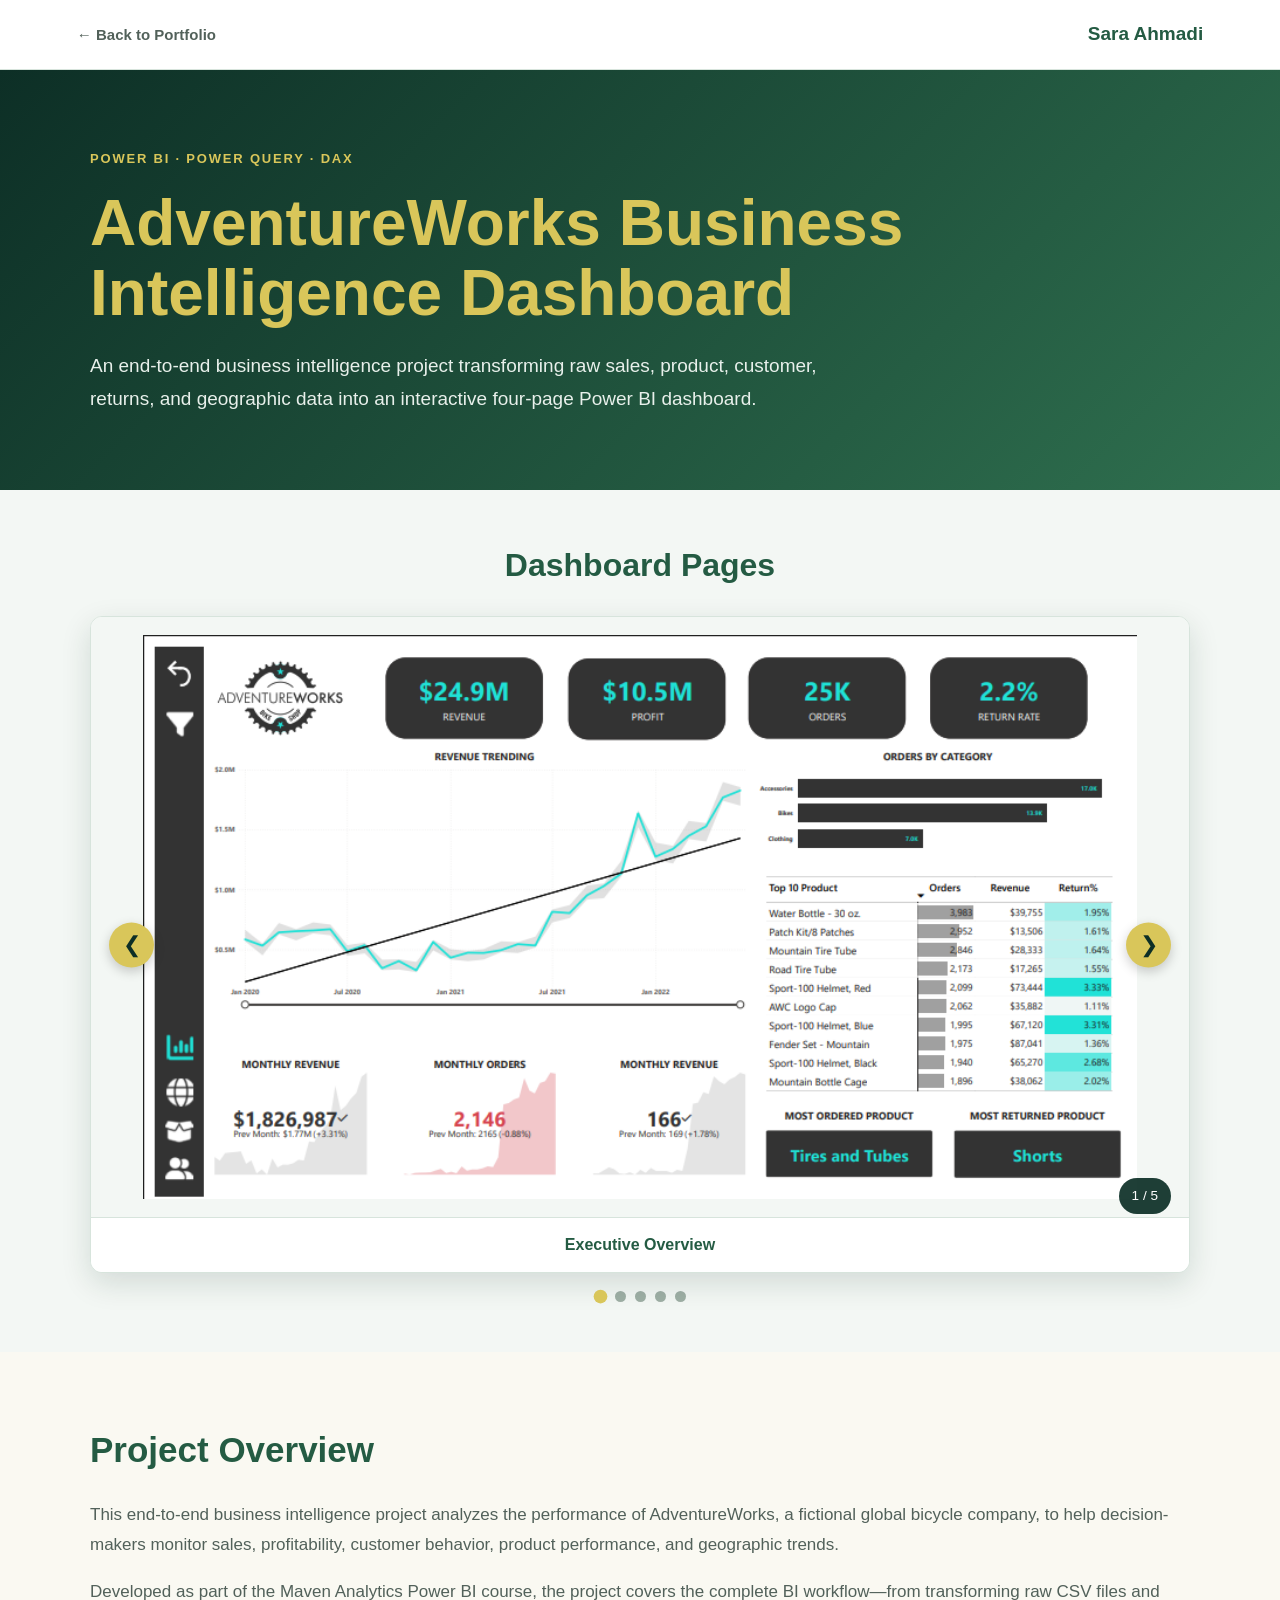
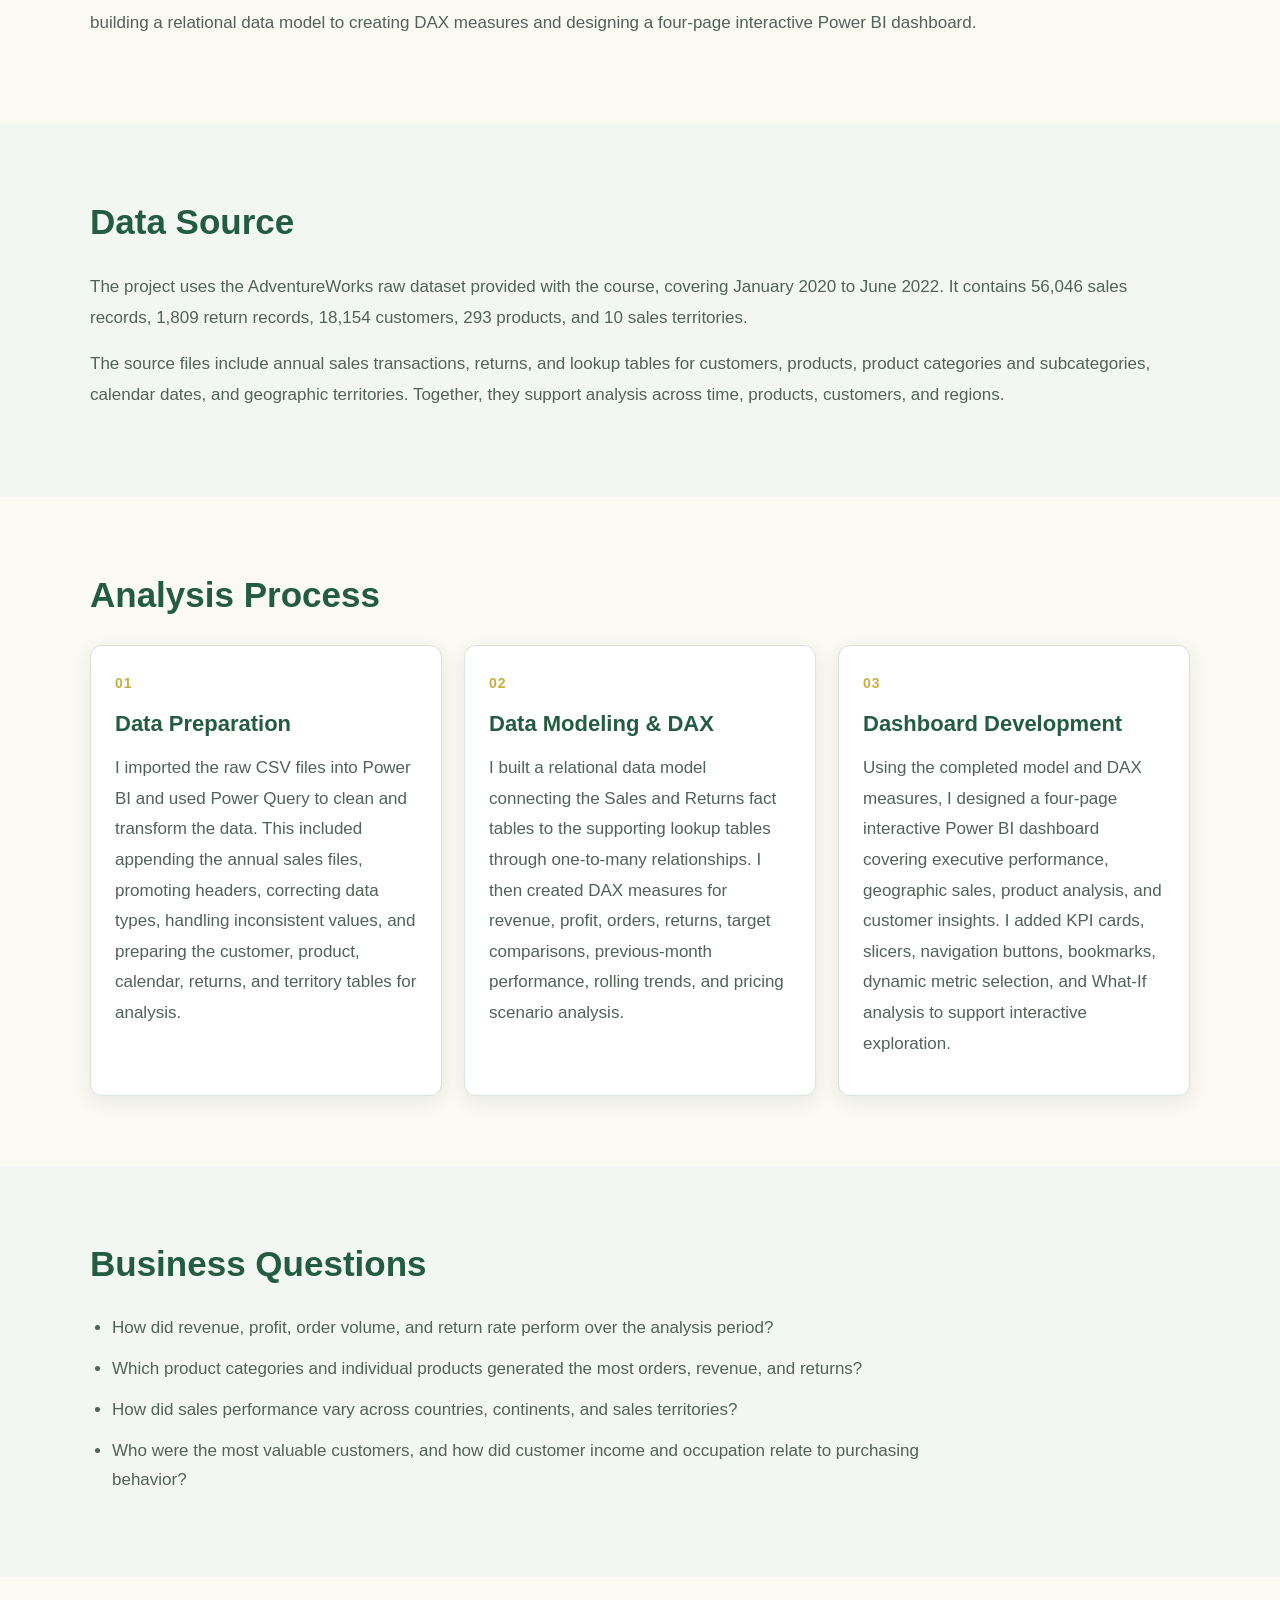
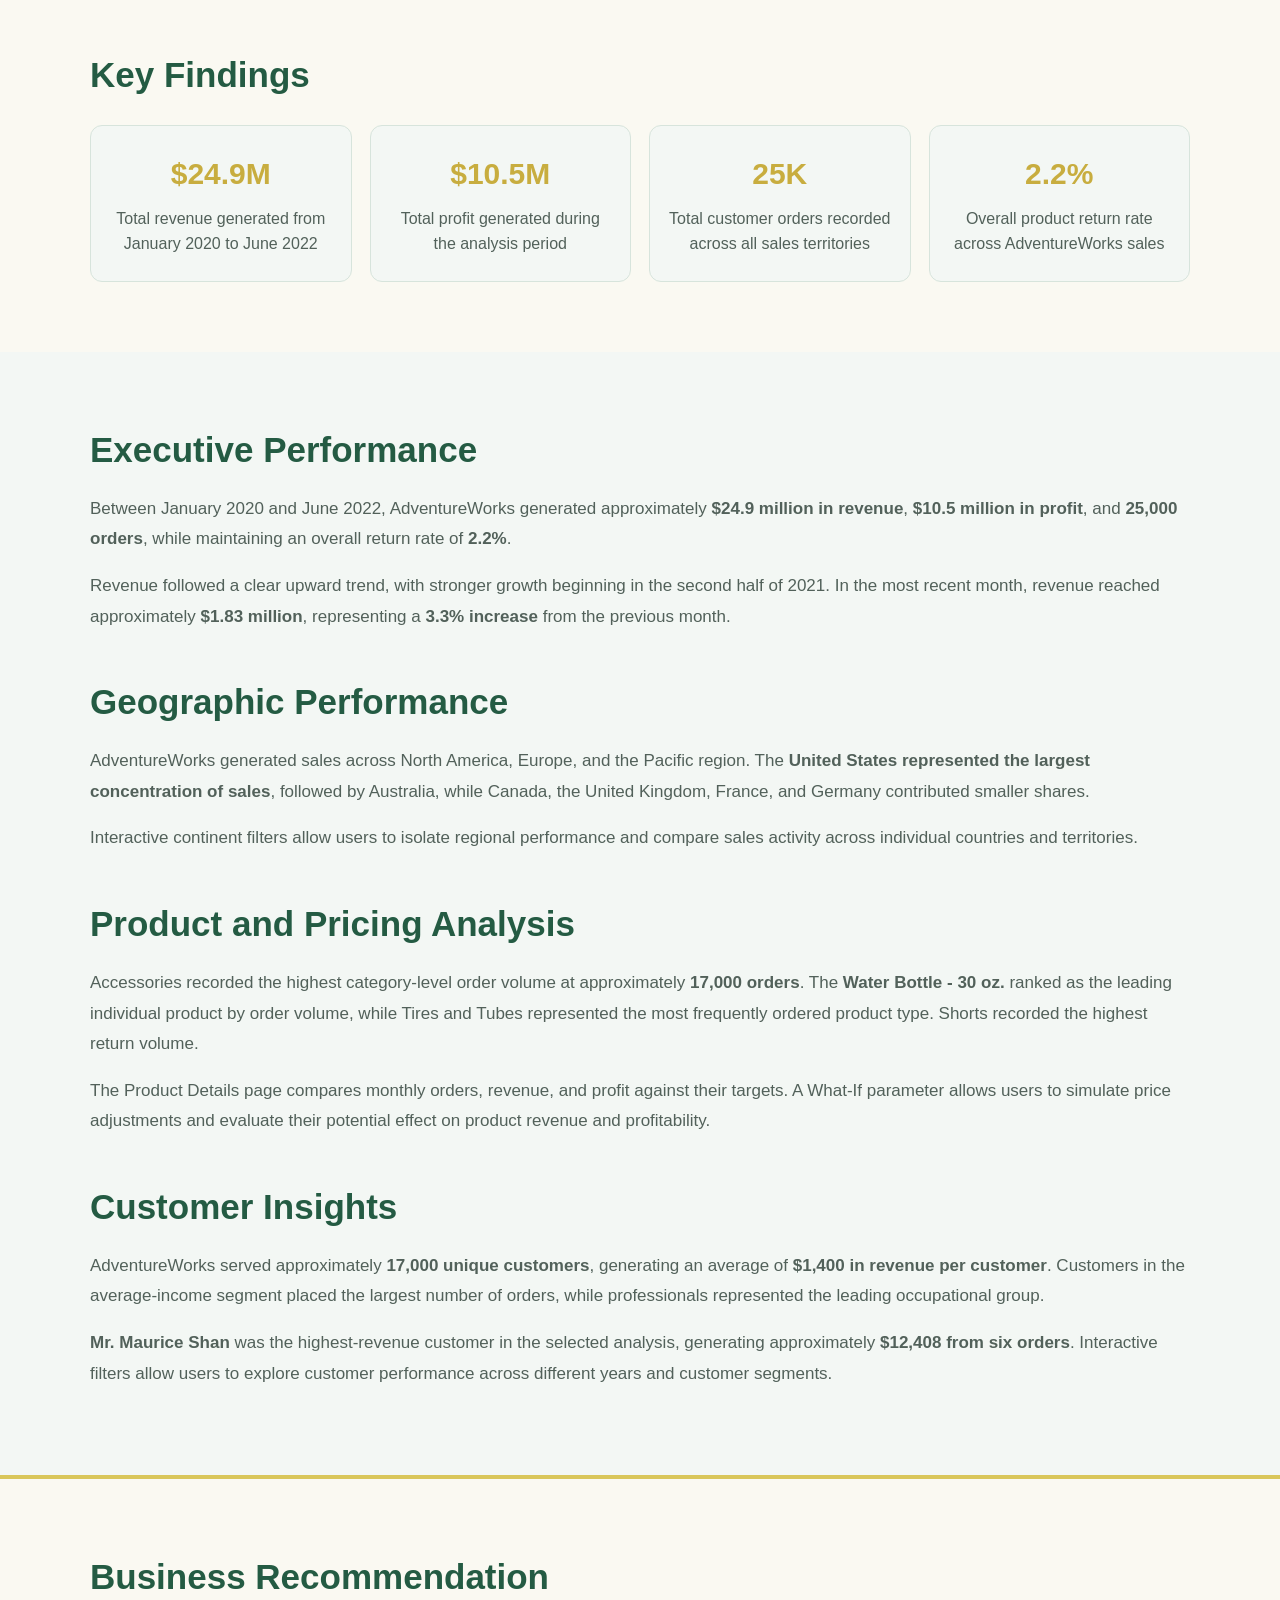
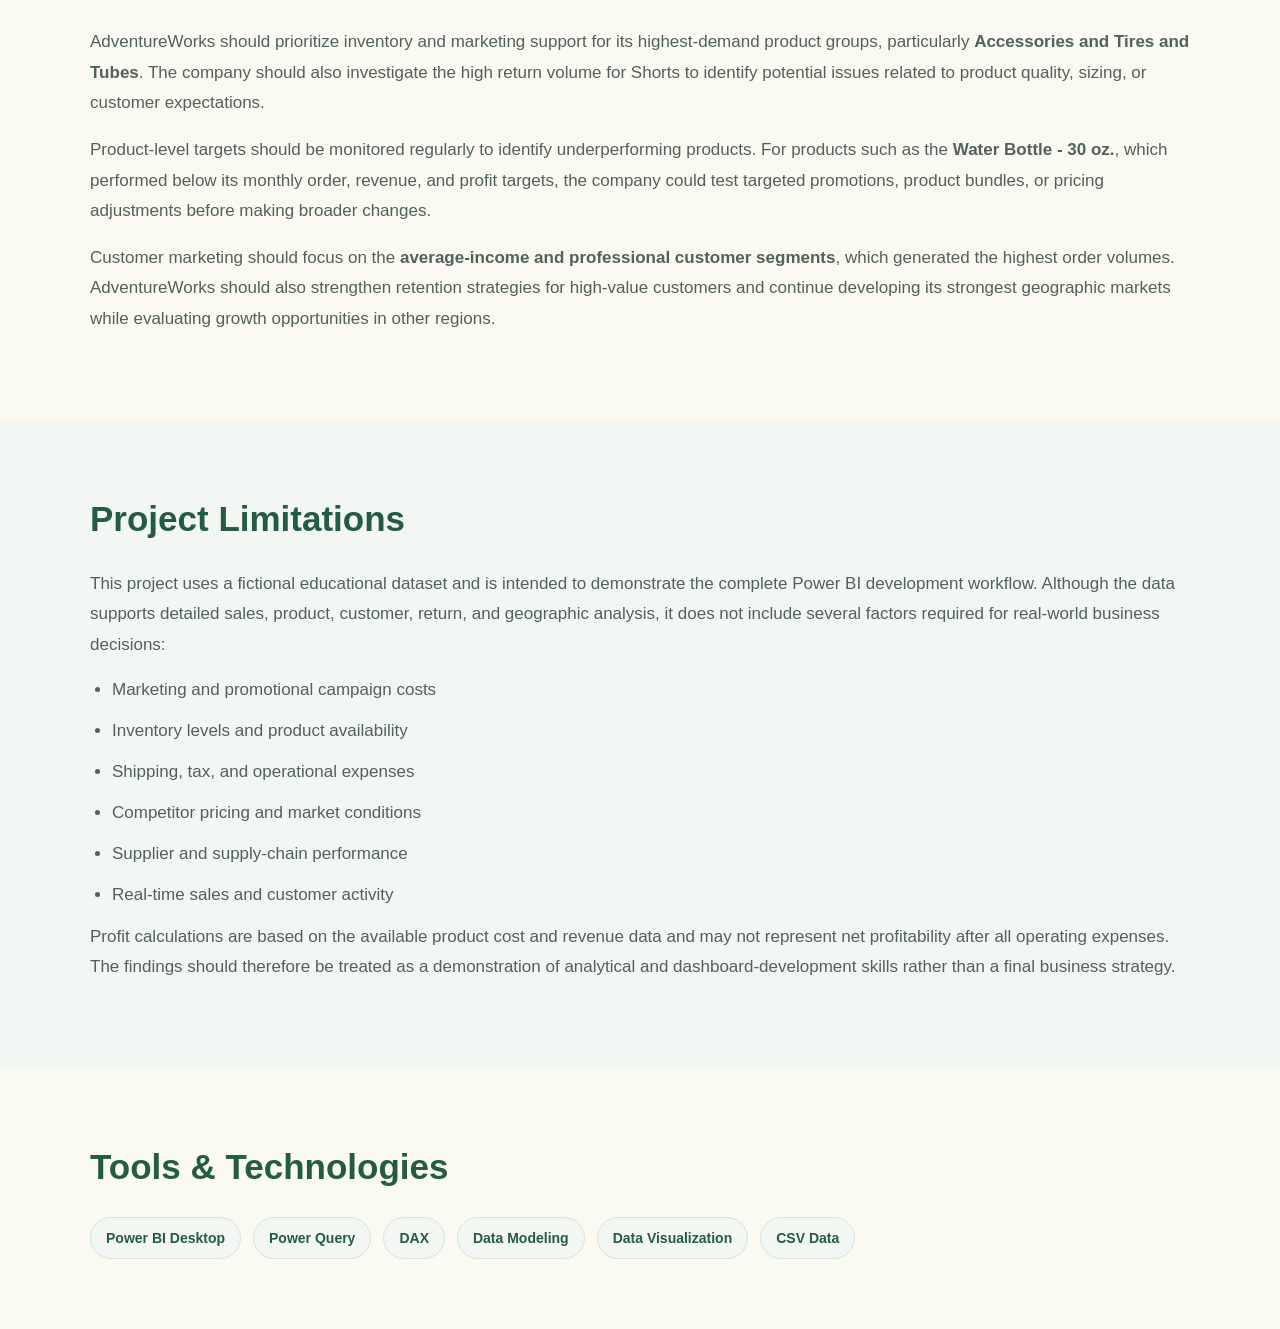
==== commit a366a994: "Add Olist project and update portfolio theme" ====
--- a/projects/adventureworks.html
+++ b/projects/adventureworks.html
@@ -10,19 +10,20 @@
 
   <title>Canada Retail Sales Analysis | Sara Ahmadi</title>
 
-  <link rel="stylesheet" href="../css/projects/advantureworks.css">
+  <link rel="stylesheet" href="../css/projects/project-common.css">
 </head>
 
 <body>
 
   <nav class="project-nav">
+     <a class="back-link" href="../index.html#projects">
+      ← Back to Portfolio
+    </a>
     <a class="site-name" href="../index.html">
       Sara Ahmadi
     </a>
 
-    <a class="back-link" href="../index.html#projects">
-      ← Back to Portfolio
-    </a>
+   
   </nav>
 
   <main>
--- a/css/projects/project-common.css
+++ b/css/projects/project-common.css
@@ -0,0 +1,521 @@
+/* Shared project-page stylesheet: Forest Green + Gold */
+
+:root {
+  --forest-950: #0d2f26;
+  --forest-900: #123d31;
+  --forest-700: #245b43;
+  --forest-600: #2f704f;
+  --gold-500: #d9c65a;
+  --gold-600: #c8ad3f;
+  --ivory-50: #faf9f2;
+  --mint-50: #f3f7f4;
+  --mint-100: #e8f0eb;
+  --mint-200: #d7e4dc;
+  --text-900: #26332e;
+  --text-600: #52615a;
+  --white: #ffffff;
+}
+
+* {
+  box-sizing: border-box;
+  margin: 0;
+  padding: 0;
+}
+
+html {
+  scroll-behavior: smooth;
+}
+
+body {
+  background: var(--mint-50);
+  color: var(--text-900);
+  font-family: Arial, sans-serif;
+  line-height: 1.6;
+}
+
+/* Navigation */
+
+.project-nav {
+  min-height: 70px;
+  padding: 0 6%;
+  display: flex;
+  align-items: center;
+  justify-content: space-between;
+  background: var(--white);
+  border-bottom: 1px solid var(--mint-200);
+}
+
+.site-name,
+.back-link {
+  text-decoration: none;
+}
+
+.site-name {
+  color: var(--forest-700);
+  font-size: 19px;
+  font-weight: 700;
+}
+
+.back-link {
+  color: var(--text-600);
+  font-size: 15px;
+  font-weight: 600;
+}
+
+.back-link:hover {
+  color: var(--gold-600);
+}
+
+/* Hero */
+
+.case-hero {
+  padding: 75px 20px;
+  background: linear-gradient(
+    135deg,
+    var(--forest-950),
+    var(--forest-600)
+  );
+  color: var(--white);
+}
+
+.case-container {
+  width: min(1100px, 100%);
+  margin: 0 auto;
+}
+
+.case-label {
+  display: inline-block;
+  margin-bottom: 18px;
+  color: var(--gold-500);
+  font-size: 13px;
+  font-weight: 700;
+  letter-spacing: 1.8px;
+}
+
+.case-hero h1 {
+  margin-bottom: 20px;
+  color: var(--gold-500);
+  font-size: clamp(40px, 6vw, 64px);
+  line-height: 1.1;
+}
+
+.case-intro {
+  max-width: 760px;
+  color: var(--mint-100);
+  font-size: 19px;
+  line-height: 1.75;
+}
+
+.case-actions {
+  margin-top: 32px;
+  display: flex;
+  flex-wrap: wrap;
+  gap: 14px;
+}
+
+.case-button {
+  min-height: 48px;
+  padding: 0 22px;
+  display: inline-flex;
+  align-items: center;
+  justify-content: center;
+  border-radius: 7px;
+  text-decoration: none;
+  font-weight: 700;
+  transition:
+    background-color 0.2s ease,
+    border-color 0.2s ease,
+    transform 0.2s ease;
+}
+
+.case-button:hover {
+  transform: translateY(-2px);
+}
+
+.primary-button {
+  background: var(--gold-500);
+  color: var(--forest-950);
+  border: 1px solid var(--gold-500);
+}
+
+.primary-button:hover {
+  background: var(--gold-600);
+  border-color: var(--gold-600);
+}
+
+.secondary-button {
+  color: var(--white);
+  border: 1px solid rgba(255, 255, 255, 0.72);
+}
+
+.secondary-button:hover {
+  background: rgba(255, 255, 255, 0.1);
+}
+
+/* Dashboard */
+
+.dashboard-section {
+  padding: 65px 20px;
+  background: var(--mint-50);
+}
+
+.dashboard-image {
+  width: 100%;
+  display: block;
+  background: var(--white);
+  border: 1px solid var(--mint-200);
+  border-radius: 12px;
+}
+
+/* Case-study content */
+
+.case-study-section {
+  padding: 70px 20px;
+  background: var(--ivory-50);
+}
+
+.alternate-section {
+  background: var(--mint-50);
+}
+
+.case-study-section h2 {
+  margin-bottom: 22px;
+  color: var(--forest-700);
+  font-size: 35px;
+}
+
+.case-study-section p {
+  margin-bottom: 16px;
+  color: var(--text-600);
+  font-size: 17px;
+  line-height: 1.8;
+}
+
+.case-study-list {
+  max-width: 850px;
+  padding-left: 22px;
+  color: var(--text-600);
+}
+
+.case-study-list li {
+  margin-bottom: 12px;
+  font-size: 17px;
+  line-height: 1.7;
+}
+
+/* Process cards */
+
+.process-grid {
+  display: grid;
+  grid-template-columns: repeat(3, 1fr);
+  gap: 22px;
+  margin-top: 10px;
+}
+
+.process-card {
+  padding: 24px;
+  background: var(--white);
+  border: 1px solid var(--mint-200);
+  border-radius: 12px;
+  box-shadow: 0 6px 20px rgba(13, 47, 38, 0.08);
+}
+
+.process-number {
+  display: inline-block;
+  margin-bottom: 12px;
+  color: var(--gold-600);
+  font-size: 14px;
+  font-weight: 700;
+  letter-spacing: 1px;
+}
+
+.process-card h3 {
+  margin-bottom: 12px;
+  color: var(--forest-700);
+  font-size: 22px;
+}
+
+.process-card p {
+  margin-bottom: 12px;
+  font-size: 17px;
+}
+
+/* Insight cards */
+
+.insight-grid {
+  display: grid;
+  grid-template-columns: repeat(4, 1fr);
+  gap: 18px;
+  margin-top: 10px;
+}
+
+.insight-card {
+  padding: 24px 18px;
+  text-align: center;
+  background: var(--mint-50);
+  border: 1px solid var(--mint-200);
+  border-radius: 12px;
+}
+
+.insight-card strong {
+  display: block;
+  margin-bottom: 8px;
+  color: var(--gold-600);
+  font-size: 30px;
+}
+
+.insight-card span {
+  color: var(--text-600);
+  font-size: 16px;
+  line-height: 1.5;
+}
+
+.finding-block {
+  margin-bottom: 42px;
+}
+
+.finding-block:last-child {
+  margin-bottom: 0;
+}
+
+.finding-block h2 {
+  margin-bottom: 16px;
+}
+
+.recommendation-section {
+  border-top: 4px solid var(--gold-500);
+}
+
+/* Tools */
+
+.case-tools {
+  display: flex;
+  flex-wrap: wrap;
+  gap: 12px;
+  margin-top: 8px;
+}
+
+.case-tools span {
+  padding: 9px 15px;
+  background: var(--mint-50);
+  border: 1px solid var(--mint-200);
+  border-radius: 999px;
+  color: var(--forest-700);
+  font-size: 14px;
+  font-weight: 600;
+}
+
+/* Dashboard slider */
+
+.dashboard-gallery {
+  width: min(1100px, 90%);
+  margin: 50px auto;
+  text-align: center;
+}
+
+.dashboard-gallery h2 {
+  margin-bottom: 25px;
+  color: var(--forest-700);
+  font-size: 2rem;
+}
+
+.project-slider {
+  position: relative;
+  overflow: hidden;
+  background: var(--white);
+  border: 1px solid var(--mint-200);
+  border-radius: 12px;
+  box-shadow: 0 10px 30px rgba(13, 47, 38, 0.14);
+}
+
+.slider-slides {
+  position: relative;
+}
+
+.slider-slide {
+  display: none;
+  margin: 0;
+  animation: sliderFade 0.4s ease;
+}
+
+.slider-slide.active {
+  display: block;
+}
+
+.slider-slide img {
+  display: block;
+  width: 100%;
+  height: 600px;
+  padding: 18px;
+  object-fit: contain;
+  background: var(--mint-50);
+}
+
+.slider-slide figcaption {
+  padding: 14px 20px;
+  color: var(--forest-700);
+  background: var(--white);
+  border-top: 1px solid var(--mint-200);
+  font-size: 1rem;
+  font-weight: 600;
+}
+
+.slider-button {
+  position: absolute;
+  top: 50%;
+  z-index: 2;
+  width: 45px;
+  height: 45px;
+  border: none;
+  border-radius: 50%;
+  color: var(--forest-950);
+  background: var(--gold-500);
+  box-shadow: 0 4px 12px rgba(0, 0, 0, 0.2);
+  font-size: 22px;
+  cursor: pointer;
+  transform: translateY(-50%);
+  transition:
+    background-color 0.2s ease,
+    transform 0.2s ease;
+}
+
+.slider-button:hover {
+  background: var(--gold-600);
+  transform: translateY(-50%) scale(1.08);
+}
+
+.slider-prev {
+  left: 18px;
+}
+
+.slider-next {
+  right: 18px;
+}
+
+.slider-counter {
+  position: absolute;
+  right: 18px;
+  bottom: 58px;
+  padding: 7px 13px;
+  border-radius: 20px;
+  color: var(--white);
+  background: rgba(13, 47, 38, 0.92);
+  font-size: 0.85rem;
+}
+
+.slider-dots {
+  display: flex;
+  justify-content: center;
+  gap: 9px;
+  margin-top: 18px;
+}
+
+.slider-dot {
+  width: 11px;
+  height: 11px;
+  padding: 0;
+  border: none;
+  border-radius: 50%;
+  background: #9eafa5;
+  cursor: pointer;
+  transition:
+    background-color 0.2s ease,
+    transform 0.2s ease;
+}
+
+.slider-dot.active {
+  background: var(--gold-500);
+  transform: scale(1.25);
+}
+
+@keyframes sliderFade {
+  from {
+    opacity: 0;
+  }
+
+  to {
+    opacity: 1;
+  }
+}
+
+/* Responsive */
+
+@media (max-width: 900px) {
+  .process-grid {
+    grid-template-columns: 1fr;
+  }
+
+  .insight-grid {
+    grid-template-columns: repeat(2, 1fr);
+  }
+}
+
+@media (max-width: 768px) {
+  .dashboard-gallery {
+    width: 94%;
+    margin: 35px auto;
+  }
+
+  .dashboard-gallery h2 {
+    font-size: 1.5rem;
+  }
+
+  .slider-slide img {
+    height: auto;
+    min-height: 250px;
+    padding: 8px;
+  }
+
+  .slider-button {
+    width: 38px;
+    height: 38px;
+    font-size: 18px;
+  }
+
+  .slider-prev {
+    left: 8px;
+  }
+
+  .slider-next {
+    right: 8px;
+  }
+
+  .slider-counter {
+    right: 10px;
+    bottom: 55px;
+  }
+}
+
+@media (max-width: 600px) {
+  .project-nav {
+    padding: 18px 20px;
+  }
+
+  .case-hero {
+    padding: 55px 20px;
+  }
+
+  .case-intro {
+    font-size: 17px;
+  }
+
+  .case-actions {
+    flex-direction: column;
+  }
+
+  .case-button {
+    width: 100%;
+  }
+
+  .case-study-section {
+    padding: 55px 20px;
+  }
+
+  .case-study-section h2 {
+    font-size: 26px;
+  }
+
+  .insight-grid {
+    grid-template-columns: 1fr;
+  }
+}
